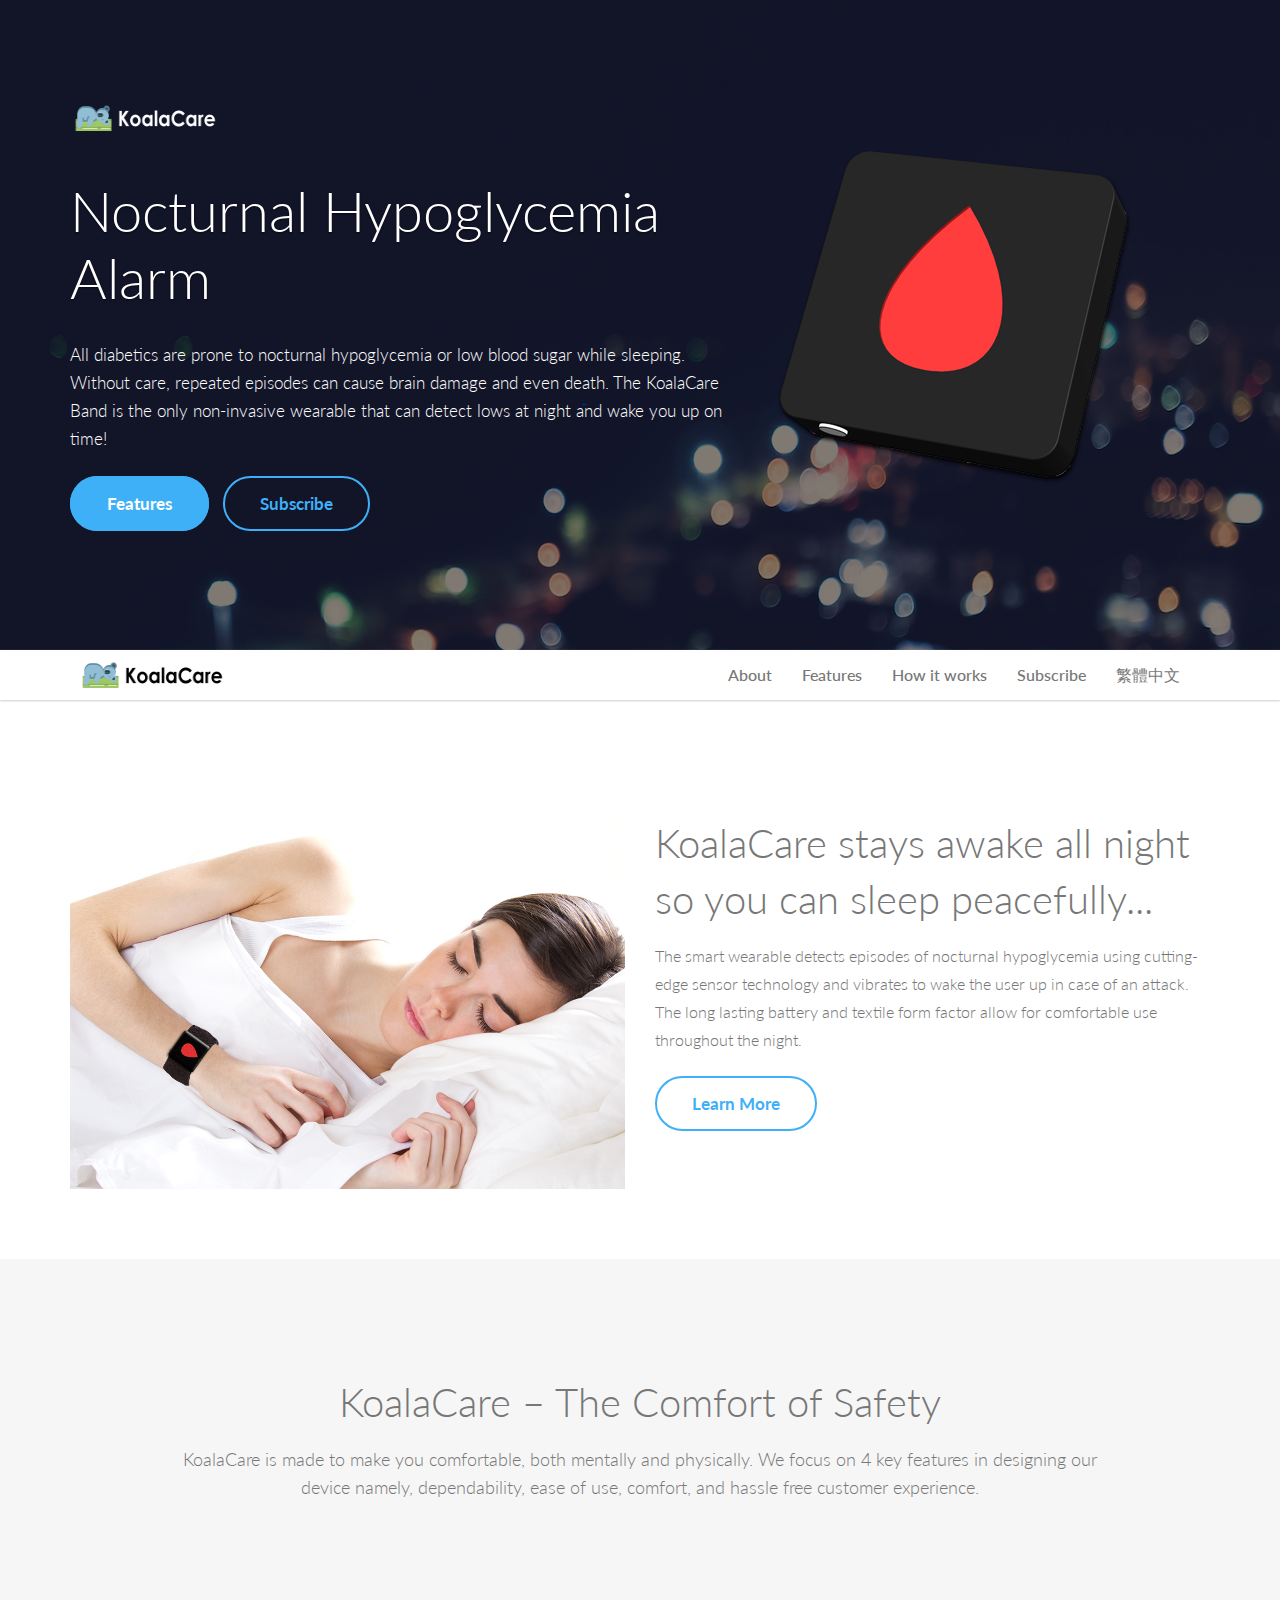
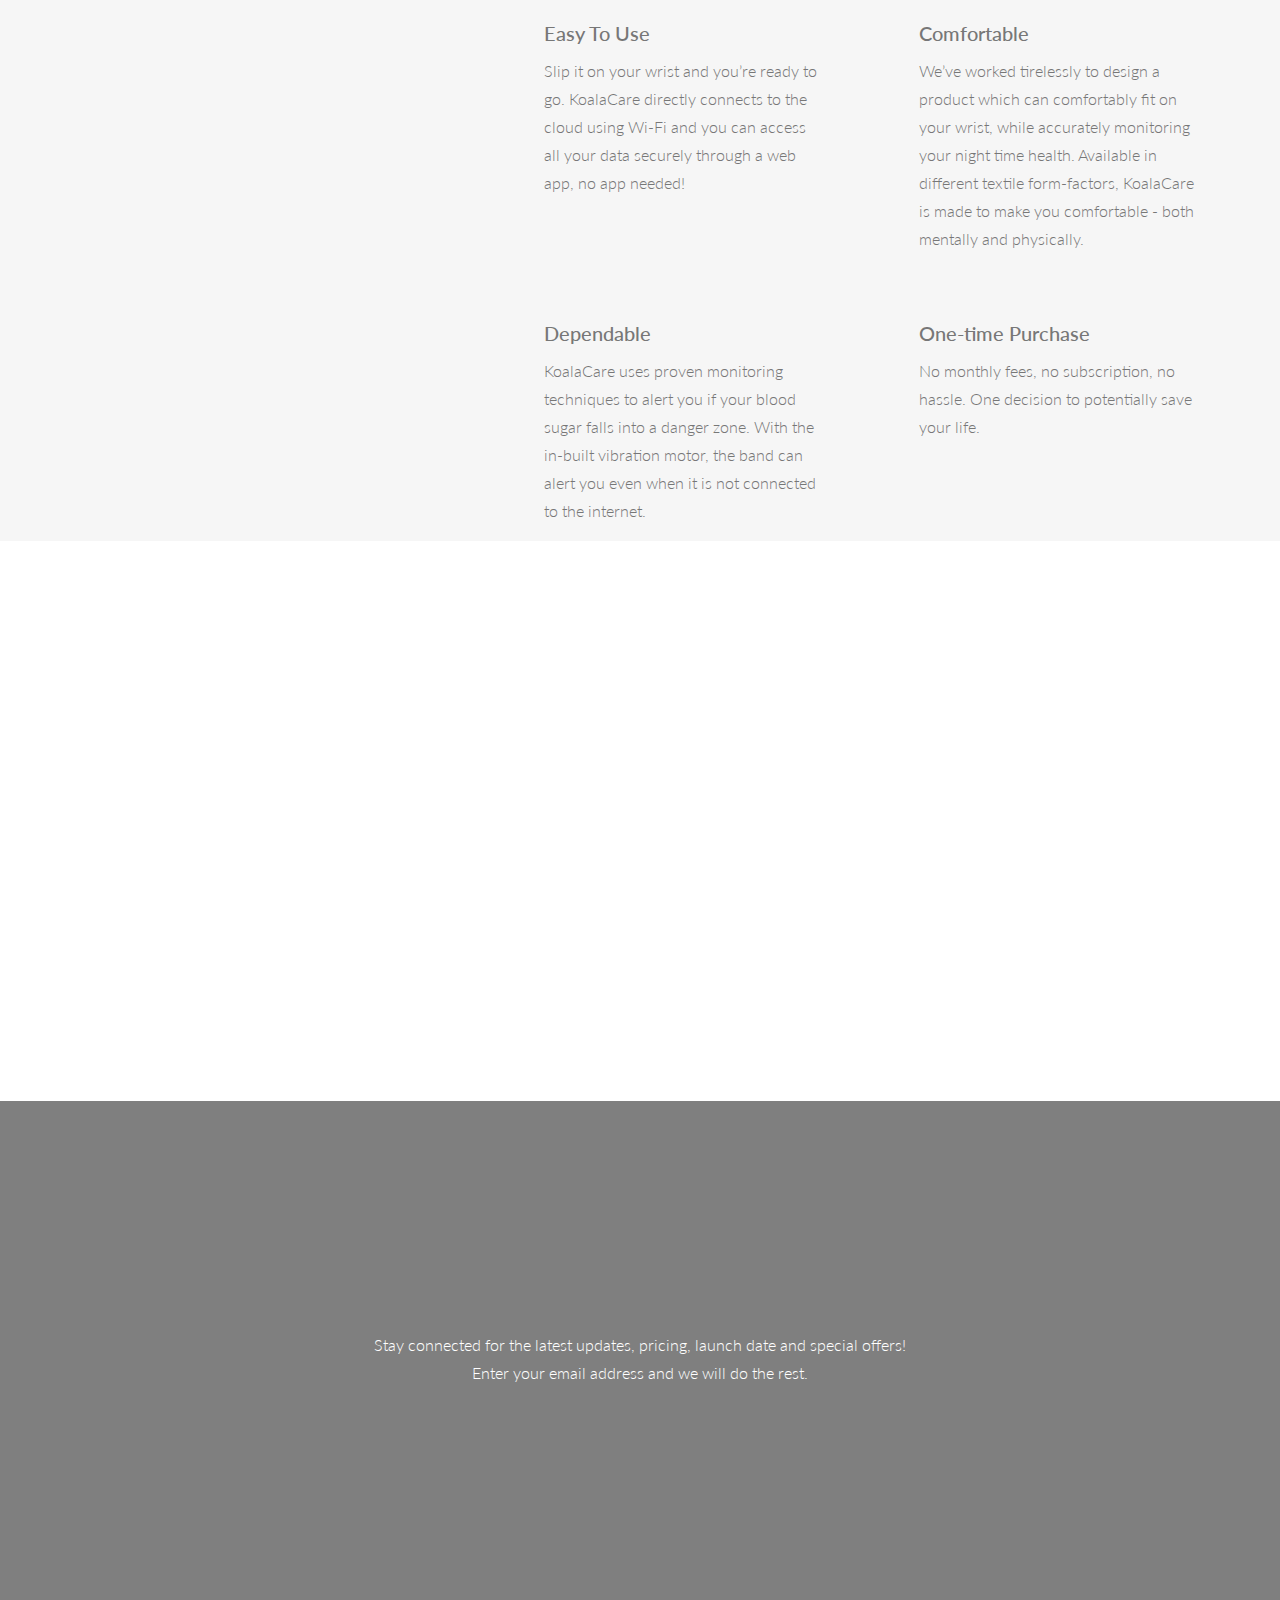
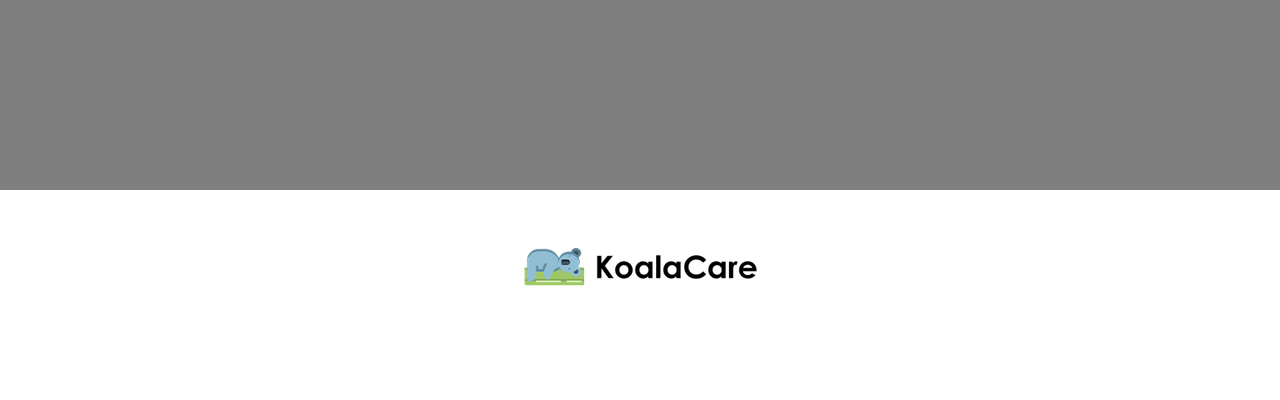
==== index.html @ a99570b8 "Add Exit popup to english" ====
<!DOCTYPE html>
<html>
    <head>

        <!-- /.website title -->
        <title>KoalaCare | Wearable that detects night hypoglycemia</title>
        <meta name="viewport" content="width=device-width, initial-scale=1, maximum-scale=1, user-scalable=no">
        <meta http-equiv="Content-Type" content="text/html; charset=utf-8">
        <meta name="description" content="Wearable to detect nocturnal hypoglycemia">
        <meta name="keywords" content="Koalacare, diabetes, nocturnal, hypoglycemia">
        <meta name="author" content="Shivang Gupta">

        <!-- CSS Files -->
        <link href="css/bootstrap.min.css" rel="stylesheet" media="screen">
        <link href="css/font-awesome.min.css" rel="stylesheet">
        <link href="fonts/icon-7-stroke/css/pe-icon-7-stroke.css" rel="stylesheet">
        <link href="css/animate.css" rel="stylesheet" media="screen">
        <link href="css/owl.theme.css" rel="stylesheet">
        <link href="css/owl.carousel.css" rel="stylesheet">
        

        <!-- Colors -->
        <link href="css/css-app.css" rel="stylesheet" media="screen">
        <!-- <link href="css/css-app-green.css" rel="stylesheet" media="screen"> -->
        <!-- <link href="css/css-app-purple.css" rel="stylesheet" media="screen"> -->
        <!-- <link href="css/css-app-red.css" rel="stylesheet" media="screen"> -->
        <!-- <link href="css/css-app-orange.css" rel="stylesheet" media="screen"> -->
        <!-- <link href="css/css-app-yellow.css" rel="stylesheet" media="screen"> -->

        <!-- Google Fonts -->
        <link rel="stylesheet" href="https://fonts.googleapis.com/css?family=Lato:100,300,400,700,900,100italic,300italic,400italic,700italic,900italic" />

        <!-- Favicon -->
        <link rel="shortcut icon" href="/favicon.ico" type="image/x-icon">
        <link rel="icon" href="/favicon.ico" type="image/x-icon">

        <!-- Facebook Pixel Code -->
        <script>
        !function(f,b,e,v,n,t,s){if(f.fbq)return;n=f.fbq=function(){n.callMethod?
        n.callMethod.apply(n,arguments):n.queue.push(arguments)};if(!f._fbq)f._fbq=n;
        n.push=n;n.loaded=!0;n.version='2.0';n.queue=[];t=b.createElement(e);t.async=!0;
        t.src=v;s=b.getElementsByTagName(e)[0];s.parentNode.insertBefore(t,s)}(window,
        document,'script','https://connect.facebook.net/en_US/fbevents.js');
        fbq('init', '1870105369936877'); // Insert your pixel ID here.
        fbq('track', 'PageView');
        </script>
        <noscript><img height="1" width="1" style="display:none"
        src="https://www.facebook.com/tr?id=1870105369936877&ev=PageView&noscript=1"
        /></noscript>
        <!-- DO NOT MODIFY -->
        <!-- End Facebook Pixel Code -->


    </head>

    <body data-spy="scroll" data-target="#navbar-scroll">

        <!-- /.preloader -->
        <div id="preloader"></div>
        <div id="top"></div>

        <!-- /.parallax full screen background image -->
        <div class="fullscreen landing parallax" style="background-image:url('images/bg.jpg');" data-img-width="2000" data-img-height="1325" data-diff="100">

            <div class="overlay">
                <div class="container">
                    <div class="row">
                        <div class="col-md-7">

                            <!-- /.logo -->
                            <div class="logo wow fadeInDown"> <a href=""><img src="images/logo.png" alt="logo"></a></div>
                            <!-- /.main title -->
                            <h1 class="wow fadeInLeft">
                                Nocturnal Hypoglycemia Alarm
                            </h1>

                            <!-- /.header paragraph -->
                            <div class="landing-text wow fadeInLeft">
                                <p>All diabetics are prone to nocturnal hypoglycemia or low blood sugar while sleeping. Without care, repeated episodes can cause brain damage and even death. The KoalaCare Band is the only non-invasive wearable that can detect lows at night and wake you up on time!</p>
                            </div>				  

                            <!-- /.header button -->
                            <div class="head-btn wow fadeInLeft">
                                <a href="#feature" class="btn-primary">Features</a>
                                <a href="#subscribe" class="btn-default more-btn">Subscribe</a>
                            </div>

                            <!-- /.phone option 
                            <div class="more wow fadeInLeft">
                                <p>Available for:
                                    <a href="#download" class="btn option"><i class="fa fa-apple"></i>iOS</a>
                                    <a href="#download" class="btn option"><i class="fa fa-android"></i>Android</a>
                                </p>
                            </div>		-->	  

                        </div> 

                        <!-- /.phone image -->
                        <div class="col-md-5">
                            <img src="images/mobile.png" alt="phone" class="header-phone img-responsive wow fadeInRight">
                        </div>
                    </div>
                </div> 
            </div> 
        </div>

        <!-- NAVIGATION -->
        <div id="menu" style="position:relative;">
            <nav class="navbar-wrapper navbar-default" role="navigation" style="z-index: 99999;">
                <div class="container" style="z-index: 99999;">
                    <div class="navbar-header">
                        <button type="button" class="navbar-toggle" data-toggle="collapse" data-target=".navbar-backyard">
                            <span class="sr-only">Toggle navigation</span>
                            <span class="icon-bar"></span>
                            <span class="icon-bar"></span>
                            <span class="icon-bar"></span>
                        </button>
                        <a class="navbar-brand site-name" href="#top"><img src="images/logo2.png" alt="logo"></a>
                        
                    </div>

                    <div id="navbar-scroll" class="collapse navbar-collapse navbar-backyard navbar-right">
                        <ul class="nav navbar-nav">
                            <li><a href="#intro">About</a></li>
                            <li><a href="#feature">Features</a></li>
                            <li><a href="#feature-2">How it works</a></li>
                            <li><a href="#subscribe">Subscribe</a></li>
                            <li><a href="cn.html">繁體中文</a></li>
                        </ul>
                    </div>
                </div>
            </nav>
        </div>

        <!-- /.intro section -->
        <div id="intro">
            <div class="container">
                <div class="row">
                    <!-- /.intro image -->
                    <div class="col-md-6 intro-pic wow slideInLeft">
                        <img src="images/intro-image.jpg" alt="image showing band on sleeping woman" class="img-responsive top-img">
                    </div>	

                    <!-- /.intro content -->
                    <div class="col-md-6 wow slideInRight">
                        <h2>KoalaCare stays awake all night so you can sleep peacefully...</h2>
                        <p>The smart wearable detects episodes of nocturnal hypoglycemia using cutting-edge sensor technology and vibrates to wake the user up in case of an attack. The long lasting battery and  textile form factor allow for comfortable use throughout the night.
                        </p>

                        <div class="btn-section"><a href="#feature" class="btn-default">Learn More</a></div>

                    </div>
                </div>			  
            </div>
        </div>

        <!-- /.feature section -->
        <div id="feature">
            <div class="container">
                <div class="row">
                    <div class="col-md-10 col-md-offset-1 col-sm-12 text-center feature-title">

                        <!-- /.feature title -->
                        <h2>KoalaCare – The Comfort of Safety</h2>
                        <p>KoalaCare is made to make you comfortable, both mentally and physically. We focus on 4 key features in designing our device namely, dependability, ease of use, comfort, and hassle free customer experience.</p>
                    </div>
                </div>
                <div class="row row-feat">
                    <div class="col-md-4 text-center">

                        <!-- /.feature image -->
                        <div class="feature-img">
                            <img src="images/feature-image.jpg" alt="image" class="img-responsive wow fadeInLeft">
                        </div>
                    </div>

                    <div class="col-md-8">

                        

                        <!-- /.feature 2 -->
                        <div class="col-sm-6 feat-list">
                            <i class="fa fa-cloud-upload wow fadeInUp" data-wow-delay="0.2s"></i>
                            <div class="inner">
                                <h4>Easy To Use</h4>
                                <p>Slip it on your wrist and you’re ready to go. KoalaCare directly connects to the cloud using Wi-Fi and you can access all your data securely through a web app, no app needed!</p>
                            </div>
                        </div>

                        <!-- /.feature 3 -->
                        <div class="col-sm-6 feat-list">
                            <i class="fa fa-smile-o pe-va wow fadeInUp" data-wow-delay="0.4s"></i>
                            <div class="inner">
                                <h4>Comfortable</h4>
                                <p>We’ve worked tirelessly to design a product which can comfortably fit on your wrist, while accurately monitoring your night time health. Available in different textile form-factors, KoalaCare is made to make you comfortable - both mentally and physically.</p>
                            </div>
                        </div>
                        <!-- /.feature 1 -->
                        <div class="col-sm-6 feat-list">
                            <i class="fa fa-check-square-o  wow fadeInUp"></i>
                            <div class="inner">
                                <h4>Dependable</h4>
                                <p>KoalaCare uses proven monitoring techniques to alert you if your blood sugar falls into a danger zone. With the in-built vibration motor, the band can alert you even when it is not connected to the internet. 
                                </p>
                            </div>
                        </div>

                        <!-- /.feature 4 -->
                        <div class="col-sm-6 feat-list">
                            <i class="fa fa-shopping-cart wow fadeInUp" data-wow-delay="0.6s"></i>
                            <div class="inner">
                                <h4>One-time Purchase</h4>
                                <p>No monthly fees, no subscription, no hassle. One decision to potentially save your life.</p>
                            </div>
                        </div>
                    </div>
                </div>
            </div>
        </div>

        <!-- /.feature 2 section -->
        <div id="feature-2">
            <div class="container">
                <div class="row">

                    <!-- /.feature content -->
                    <div class="col-md-6 wow fadeInLeft">
                        <h2>How it works</h2>
                        <div class="text-center">
                            <div class ="col-md-2 ">
                                <i class="fa fa-fire fa-3x wow fadeInUp" data-wow-delay="0.2s"></i>
                            </div>
                            <div class="col-md-1">
                                <i class="fa fa-plus fa-2x wow fadeInUp" data-wow-delay="0.2s"></i>
                            </div>
                            <div class ="col-md-2 ">
                                <i class="fa fa-heart fa-3x wow fadeInUp" data-wow-delay="0.2s"></i>
                            </div>
                            <div class="col-md-1">
                                <i class="fa fa-plus fa-2x wow fadeInUp" data-wow-delay="0.2s"></i>
                            </div>
                            <div class ="col-md-2 ">
                                <i class="fa fa-tint fa-3x wow fadeInUp" data-wow-delay="0.2s"></i>

                            </div>
                             <div class="col-md-1">
                                <i class="fa fa-arrow-right fa-2x wow fadeInUp" data-wow-delay="0.2s"></i>
                            </div>
                            <div class ="col-md-2 ">
                                <i class="fa fa-warning fa-3x wow fadeInUp" data-wow-delay="0.2s"></i>
                                <br/><br/>
                            </div>
                            <br/>
                        </div>
                        <p>
                            <span class ="highlight">KoalaCare</span> uses optical sensors to measure your heart rate, temperature and sweat levels. Based on our sophisticated algorithm it is able to detect low-blood sugar events and uses an internal motor to alert you before any danger arises!
                        </p>
                        <p>
                            We are working with doctors to facilitate high accuracy and ensure that  <span class ="highlight">KoalaCare</span>  meets all required medical standards.
                        </p>
                        
                        <!-- <div class="btn-section"><a href="#download" class="btn-default">Download Now</a></div> -->

                    </div>

                    <!-- /.feature image -->
                    <div class="col-md-6 feature-2-pic wow fadeInRight">
                        <img src="images/feature2-image.jpg" alt="image" class="img-responsive">
                    </div>				  
                </div>			  

            </div>
        </div>

        <!-- /.screenshot section -->
<!--         <div id="screenshot">
            <div class="container">
                <div class="text-center">
                    <h2 class="wow fadeInLeft">SCREENSHOTS</h2>
                    <div class="title-line wow fadeInRight"></div>
                </div>
                <div class="row screenshots">

                    <div id="screenshots" class="owl-carousel">

                        
                        <div class="screen wow fadeInUp">
                            <a href="images/screenshot.jpg" data-toggle="lightbox"><img src="images/screenshot1.jpg" alt="Screenshot"></a>
                        </div>

                        <div class="screen wow fadeInUp" data-wow-delay="0.1s">
                            <a href="images/screenshot.jpg" data-toggle="lightbox"><img src="images/screenshot2.jpg" alt="Screenshot"></a>
                        </div>

                        <div class="screen wow fadeInUp" data-wow-delay="0.2s">
                            <a href="images/screenshot.jpg" data-toggle="lightbox"><img src="images/screenshot3.jpg" alt="Screenshot"></a>
                        </div>

                        <div class="screen wow fadeInUp" data-wow-delay="0.3s">
                            <a href="images/screenshot.jpg" data-toggle="lightbox"><img src="images/screenshot4.jpg" alt="Screenshot"></a>
                        </div>

                        <div class="screen wow fadeInUp" data-wow-delay="0.4s">
                            <a href="images/screenshot.jpg" data-toggle="lightbox"><img src="images/screenshot1.jpg" alt="Screenshot"></a>
                        </div>

                        <div class="screen wow fadeInUp" data-wow-delay="0.5s">
                            <a href="images/screenshot.jpg" data-toggle="lightbox"><img src="images/screenshot2.jpg" alt="Screenshot"></a>
                        </div>			

                        <div class="screen wow fadeInUp" data-wow-delay="0.6s">
                            <a href="images/screenshot.jpg" data-toggle="lightbox"><img src="images/screenshot3.jpg" alt="Screenshot"></a>
                        </div>

                        <div class="screen wow fadeInUp" data-wow-delay="0.7s">
                            <a href="images/screenshot.jpg" data-toggle="lightbox"><img src="images/screenshot4.jpg" alt="Screenshot"></a>
                        </div>
                    </div>
                </div>
            </div>
        </div> -->

         <!-- /.subscribe section -->
        <div id="subscribe">
            <div class="subscribe fullscreen parallax" style="background-image:url('images/bg.jpg');" data-img-width="1920" data-img-height="1281" data-diff="100">
                <div class="overlay">
                    <div class="container">

                        <!-- /.mail icon -->
                        <div class="col-md-4 col-md-offset-4 text-center">
                            <i class="pe-7s-mail pe-va letter wow fadeInUp"></i>
                        </div>
                        <div class="col-md-8 col-md-offset-2 text-center">
                            <p>Stay connected for the latest updates, pricing, launch date and special offers!<br/> Enter your email address and we will do the rest.</p>

                            <!-- /.subscribe form -->
                            <div class="subscribe-form wow fadeInUp">
                                <form class="news-letter mailchimp" action="https://github.us15.list-manage.com/subscribe/post" role="form" method="POST">
                                    <input type="hidden" name="u" value="f20eaf1b49f80464d2be01981">
                                    <input type="hidden" name="id" value="df3f71e5dd">
                                    <input class="form-control" type="email" name="MERGE0" placeholder="Your email..." required="">
                                    <button type="submit" class="subscribe-btn btn" id="sub-button">SUBSCRIBE</button>
                                </form>
                                <p style="font-weight:bolder;">P.S. We hate spam as much as you do and promise not to send you any unnecessary email!</p>
                            </div>   

                        </div>

                    </div>  
                </div>
            </div>
        </div>

        <!-- /.client section -->
        <!-- <div id="client"> 
            <div class="container">
                <div class="row">
                    <div class="col-sm-12 text-center">
                        <img alt="client" src="images/client1.png" class="wow fadeInUp">
                        <img alt="client" src="images/client2.png" class="wow fadeInUp" data-wow-delay="0.2s">
                        <img alt="client" src="images/client3.png" class="wow fadeInUp" data-wow-delay="0.4s">
                        <img alt="client" src="images/client4.png" class="wow fadeInUp" data-wow-delay="0.6s">
                    </div>
                </div>
            </div>	
        </div> -->

        <!-- /.testimonial section -->
        <!-- <div id="testi">
            <div class="container">
                <div class="text-center">
                    <h2 class="wow fadeInLeft">TESTIMONIALS</h2>
                    <div class="title-line wow fadeInRight"></div>
                </div>
                <div class="row">
                    <div class="col-sm-10 col-sm-offset-1">	
                        <div id="owl-testi" class="owl-carousel owl-theme wow fadeInUp"> -->

                            <!-- /.testimonial 1 -->
                            <!-- <div class="testi-item">
                                <div class="client-pic text-center"> -->

                                    <!-- /.client photo -->
                                   <!--  <img src="images/testi1.jpg" alt="client">
                                </div>
                                <div class="box"> -->

                                    <!-- /.testimonial content -->
                                    <!-- <p class="message text-center">"We are very happy and satisfied with Backyard service. Our account manager is efficient and very knowledgeable. It was able to create a vast fan base within very short period of time. We would highly recommend Backyard App to anyone."</p>
                                </div>
                                <div class="client-info text-center">

                                    
                                    Jennifer Lopez, <span class="company">Microsoft</span>	
                                </div>
                            </div>	 -->	

                           		

               <!--          </div>
                    </div>	
                </div>	
            </div>
        </div>  -->

        <!-- /.download section -->
       <!--  <div id="download">
            <div class="action fullscreen parallax" style="background-image:url('images/bg.jpg');" data-img-width="2000" data-img-height="1334" data-diff="100">
                <div class="overlay">
                    <div class="container">
                        <div class="row">
                            <div class="col-md-8 col-md-offset-2 col-sm-12 text-center">
                                <h2 class="wow fadeInLeft">Would like to know more?</h2>
                                <p class="download-text wow fadeInRight">We'll research the market, identify the right target audience, analyze competitors and avoid users churn to increase retention. Download now for free and join with thousands happy clients.</p>

                               
                                <ul class="download-store">
                                    <li class="appstorebutton iphone wow fadeInUp">
                                        <a href="#"><i class="fa fa-apple"></i><p><small>Available on the</small></br>App Store</p></a>
                                    </li>
                                    <li class="appstorebutton android wow fadeInUp" data-wow-delay="0.2s">
                                        <a href="#"><i class="fa fa-android"></i><p><small>Available on the</small></br>Play Store</p></a>
                                    </li>	
                                </ul>
                            </div>					
                        </div>
                    </div>
                </div>
            </div>
        </div> -->

        <!-- /.footer -->
        <footer id="footer">
            <div class="container">
                <div class="col-sm-4 col-sm-offset-4">
                    <!-- /.social links 
                    <div class="social text-center">
                        <ul>
                            <li><a class="wow fadeInUp" href="https://twitter.com/"><i class="fa fa-twitter"></i></a></li>
                            <li><a class="wow fadeInUp" href="https://www.facebook.com/" data-wow-delay="0.2s"><i class="fa fa-facebook"></i></a></li>
                            <li><a class="wow fadeInUp" href="https://plus.google.com/" data-wow-delay="0.4s"><i class="fa fa-google-plus"></i></a></li>
                            <li><a class="wow fadeInUp" href="https://instagram.com/" data-wow-delay="0.6s"><i class="fa fa-instagram"></i></a></li>
                        </ul>
                    </div>	-->
                    <center><img src="images/logo3.png" alt="logo"><br/></center>
                    <div class="text-center wow fadeInUp" style="font-size: 14px;">Copyright &#9400; KoalaCare 2017 <br> Template by  <a href="http://bootstrapthemes.co/" target="_blank">BootstrapThemes</a> <!-- <br/>Icons by <a href="http://www.flaticon.com">Freepik at Flaticon</a></div> -->
                    <a href="#" class="scrollToTop"><i class="pe-7s-up-arrow pe-va"></i></a>
                </div>	
            </div>	
        </footer>

        <!-- /.javascript files -->
        <script src="js/jquery.js"></script>
        <script src="js/bootstrap.min.js"></script>
        <script src="js/custom.js"></script>
        <script src="js/jquery.sticky.js"></script>
        <script src="js/wow.min.js"></script>
        <script src="js/owl.carousel.min.js"></script>
        <script src="js/ekko-lightbox-min.js"></script>
        <script type="text/javascript">
            $( document ).delegate( '*[data-toggle="lightbox"]', 'click', function ( event ) {
                event.preventDefault();
                $( this ).ekkoLightbox();
            } );
        </script>
        <script>
            new WOW().init();
        </script>

        <!-- Facebook Pixel Code -->
        <script type="text/javascript">
            $( '#sub-button' ).one('click', function() {
                fbq('track', 'Lead');
            });
        </script>
        <script type="text/javascript">
            $( 'more-btn' ).one("click", function() {
                fbq('track', 'AddToWishlist');
            });
        </script>

        <!-- Exit Popup Code -->
        <script type="text/javascript" src="js/bioep.min.js"></script>
        <script type="text/javascript">
          bioEp.init({
            width: 420,
            height: 300,
            html: '<div id="popup-content" class="col-sm-10 col-sm-offset-1 text-center"><h3>Leaving so soon?</h3>If you are concerned about night-time low blood sugar, let us know by clicking the button below.<br/><button class="btn-default more-btn" id="bio-btn" style="font-weight:bolder;">Show Interest</button><br/>*this will not ask for any further details</br></div>',
            cookieExp: 0,
            delay: 2, 
            showOncePerSession: false,
            onPopup: function(){
                document.getElementById('bio-btn').addEventListener('click', function(){
                    $('#bio-btn').removeClass('btn-default');
                    $('#bio-btn').addClass('btn-default2');
                    document.getElementById('bio-btn').innerHTML='Thank You!';
                    
            });
            }
          });
        </script>
         

    </body>
</html>
---- fonts/icon-7-stroke/css/pe-icon-7-stroke.css ----
@font-face {
	font-family: 'Pe-icon-7-stroke';
	src:url('../fonts/Pe-icon-7-stroke.eot?-2irksn');
	src:url('../fonts/Pe-icon-7-stroke.eot?#iefix-2irksn') format('embedded-opentype'),
		url('../fonts/Pe-icon-7-stroke.woff?-2irksn') format('woff'),
		url('../fonts/Pe-icon-7-stroke.ttf?-2irksn') format('truetype'),
		url('../fonts/Pe-icon-7-stroke.svg?-2irksn#Pe-icon-7-stroke') format('svg');
	font-weight: normal;
	font-style: normal;
}

[class^="pe-7s-"], [class*=" pe-7s-"] {
	display: inline-block;
	font-family: 'Pe-icon-7-stroke';
	speak: none;
	font-style: normal;
	font-weight: normal;
	font-variant: normal;
	text-transform: none;
	line-height: 1;

	/* Better Font Rendering =========== */
	-webkit-font-smoothing: antialiased;
	-moz-osx-font-smoothing: grayscale;
}

.pe-7s-cloud-upload:before {
	content: "\e68a";
}
.pe-7s-cash:before {
	content: "\e68c";
}
.pe-7s-close:before {
	content: "\e680";
}
.pe-7s-bluetooth:before {
	content: "\e68d";
}
.pe-7s-cloud-download:before {
	content: "\e68b";
}
.pe-7s-way:before {
	content: "\e68e";
}
.pe-7s-close-circle:before {
	content: "\e681";
}
.pe-7s-id:before {
	content: "\e68f";
}
.pe-7s-angle-up:before {
	content: "\e682";
}
.pe-7s-wristwatch:before {
	content: "\e690";
}
.pe-7s-angle-up-circle:before {
	content: "\e683";
}
.pe-7s-world:before {
	content: "\e691";
}
.pe-7s-angle-right:before {
	content: "\e684";
}
.pe-7s-volume:before {
	content: "\e692";
}
.pe-7s-angle-right-circle:before {
	content: "\e685";
}
.pe-7s-users:before {
	content: "\e693";
}
.pe-7s-angle-left:before {
	content: "\e686";
}
.pe-7s-user-female:before {
	content: "\e694";
}
.pe-7s-angle-left-circle:before {
	content: "\e687";
}
.pe-7s-up-arrow:before {
	content: "\e695";
}
.pe-7s-angle-down:before {
	content: "\e688";
}
.pe-7s-switch:before {
	content: "\e696";
}
.pe-7s-angle-down-circle:before {
	content: "\e689";
}
.pe-7s-scissors:before {
	content: "\e697";
}
.pe-7s-wallet:before {
	content: "\e600";
}
.pe-7s-safe:before {
	content: "\e698";
}
.pe-7s-volume2:before {
	content: "\e601";
}
.pe-7s-volume1:before {
	content: "\e602";
}
.pe-7s-voicemail:before {
	content: "\e603";
}
.pe-7s-video:before {
	content: "\e604";
}
.pe-7s-user:before {
	content: "\e605";
}
.pe-7s-upload:before {
	content: "\e606";
}
.pe-7s-unlock:before {
	content: "\e607";
}
.pe-7s-umbrella:before {
	content: "\e608";
}
.pe-7s-trash:before {
	content: "\e609";
}
.pe-7s-tools:before {
	content: "\e60a";
}
.pe-7s-timer:before {
	content: "\e60b";
}
.pe-7s-ticket:before {
	content: "\e60c";
}
.pe-7s-target:before {
	content: "\e60d";
}
.pe-7s-sun:before {
	content: "\e60e";
}
.pe-7s-study:before {
	content: "\e60f";
}
.pe-7s-stopwatch:before {
	content: "\e610";
}
.pe-7s-star:before {
	content: "\e611";
}
.pe-7s-speaker:before {
	content: "\e612";
}
.pe-7s-signal:before {
	content: "\e613";
}
.pe-7s-shuffle:before {
	content: "\e614";
}
.pe-7s-shopbag:before {
	content: "\e615";
}
.pe-7s-share:before {
	content: "\e616";
}
.pe-7s-server:before {
	content: "\e617";
}
.pe-7s-search:before {
	content: "\e618";
}
.pe-7s-film:before {
	content: "\e6a5";
}
.pe-7s-science:before {
	content: "\e619";
}
.pe-7s-disk:before {
	content: "\e6a6";
}
.pe-7s-ribbon:before {
	content: "\e61a";
}
.pe-7s-repeat:before {
	content: "\e61b";
}
.pe-7s-refresh:before {
	content: "\e61c";
}
.pe-7s-add-user:before {
	content: "\e6a9";
}
.pe-7s-refresh-cloud:before {
	content: "\e61d";
}
.pe-7s-paperclip:before {
	content: "\e69c";
}
.pe-7s-radio:before {
	content: "\e61e";
}
.pe-7s-note2:before {
	content: "\e69d";
}
.pe-7s-print:before {
	content: "\e61f";
}
.pe-7s-network:before {
	content: "\e69e";
}
.pe-7s-prev:before {
	content: "\e620";
}
.pe-7s-mute:before {
	content: "\e69f";
}
.pe-7s-power:before {
	content: "\e621";
}
.pe-7s-medal:before {
	content: "\e6a0";
}
.pe-7s-portfolio:before {
	content: "\e622";
}
.pe-7s-like2:before {
	content: "\e6a1";
}
.pe-7s-plus:before {
	content: "\e623";
}
.pe-7s-left-arrow:before {
	content: "\e6a2";
}
.pe-7s-play:before {
	content: "\e624";
}
.pe-7s-key:before {
	content: "\e6a3";
}
.pe-7s-plane:before {
	content: "\e625";
}
.pe-7s-joy:before {
	content: "\e6a4";
}
.pe-7s-photo-gallery:before {
	content: "\e626";
}
.pe-7s-pin:before {
	content: "\e69b";
}
.pe-7s-phone:before {
	content: "\e627";
}
.pe-7s-plug:before {
	content: "\e69a";
}
.pe-7s-pen:before {
	content: "\e628";
}
.pe-7s-right-arrow:before {
	content: "\e699";
}
.pe-7s-paper-plane:before {
	content: "\e629";
}
.pe-7s-delete-user:before {
	content: "\e6a7";
}
.pe-7s-paint:before {
	content: "\e62a";
}
.pe-7s-bottom-arrow:before {
	content: "\e6a8";
}
.pe-7s-notebook:before {
	content: "\e62b";
}
.pe-7s-note:before {
	content: "\e62c";
}
.pe-7s-next:before {
	content: "\e62d";
}
.pe-7s-news-paper:before {
	content: "\e62e";
}
.pe-7s-musiclist:before {
	content: "\e62f";
}
.pe-7s-music:before {
	content: "\e630";
}
.pe-7s-mouse:before {
	content: "\e631";
}
.pe-7s-more:before {
	content: "\e632";
}
.pe-7s-moon:before {
	content: "\e633";
}
.pe-7s-monitor:before {
	content: "\e634";
}
.pe-7s-micro:before {
	content: "\e635";
}
.pe-7s-menu:before {
	content: "\e636";
}
.pe-7s-map:before {
	content: "\e637";
}
.pe-7s-map-marker:before {
	content: "\e638";
}
.pe-7s-mail:before {
	content: "\e639";
}
.pe-7s-mail-open:before {
	content: "\e63a";
}
.pe-7s-mail-open-file:before {
	content: "\e63b";
}
.pe-7s-magnet:before {
	content: "\e63c";
}
.pe-7s-loop:before {
	content: "\e63d";
}
.pe-7s-look:before {
	content: "\e63e";
}
.pe-7s-lock:before {
	content: "\e63f";
}
.pe-7s-lintern:before {
	content: "\e640";
}
.pe-7s-link:before {
	content: "\e641";
}
.pe-7s-like:before {
	content: "\e642";
}
.pe-7s-light:before {
	content: "\e643";
}
.pe-7s-less:before {
	content: "\e644";
}
.pe-7s-keypad:before {
	content: "\e645";
}
.pe-7s-junk:before {
	content: "\e646";
}
.pe-7s-info:before {
	content: "\e647";
}
.pe-7s-home:before {
	content: "\e648";
}
.pe-7s-help2:before {
	content: "\e649";
}
.pe-7s-help1:before {
	content: "\e64a";
}
.pe-7s-graph3:before {
	content: "\e64b";
}
.pe-7s-graph2:before {
	content: "\e64c";
}
.pe-7s-graph1:before {
	content: "\e64d";
}
.pe-7s-graph:before {
	content: "\e64e";
}
.pe-7s-global:before {
	content: "\e64f";
}
.pe-7s-gleam:before {
	content: "\e650";
}
.pe-7s-glasses:before {
	content: "\e651";
}
.pe-7s-gift:before {
	content: "\e652";
}
.pe-7s-folder:before {
	content: "\e653";
}
.pe-7s-flag:before {
	content: "\e654";
}
.pe-7s-filter:before {
	content: "\e655";
}
.pe-7s-file:before {
	content: "\e656";
}
.pe-7s-expand1:before {
	content: "\e657";
}
.pe-7s-exapnd2:before {
	content: "\e658";
}
.pe-7s-edit:before {
	content: "\e659";
}
.pe-7s-drop:before {
	content: "\e65a";
}
.pe-7s-drawer:before {
	content: "\e65b";
}
.pe-7s-download:before {
	content: "\e65c";
}
.pe-7s-display2:before {
	content: "\e65d";
}
.pe-7s-display1:before {
	content: "\e65e";
}
.pe-7s-diskette:before {
	content: "\e65f";
}
.pe-7s-date:before {
	content: "\e660";
}
.pe-7s-cup:before {
	content: "\e661";
}
.pe-7s-culture:before {
	content: "\e662";
}
.pe-7s-crop:before {
	content: "\e663";
}
.pe-7s-credit:before {
	content: "\e664";
}
.pe-7s-copy-file:before {
	content: "\e665";
}
.pe-7s-config:before {
	content: "\e666";
}
.pe-7s-compass:before {
	content: "\e667";
}
.pe-7s-comment:before {
	content: "\e668";
}
.pe-7s-coffee:before {
	content: "\e669";
}
.pe-7s-cloud:before {
	content: "\e66a";
}
.pe-7s-clock:before {
	content: "\e66b";
}
.pe-7s-check:before {
	content: "\e66c";
}
.pe-7s-chat:before {
	content: "\e66d";
}
.pe-7s-cart:before {
	content: "\e66e";
}
.pe-7s-camera:before {
	content: "\e66f";
}
.pe-7s-call:before {
	content: "\e670";
}
.pe-7s-calculator:before {
	content: "\e671";
}
.pe-7s-browser:before {
	content: "\e672";
}
.pe-7s-box2:before {
	content: "\e673";
}
.pe-7s-box1:before {
	content: "\e674";
}
.pe-7s-bookmarks:before {
	content: "\e675";
}
.pe-7s-bicycle:before {
	content: "\e676";
}
.pe-7s-bell:before {
	content: "\e677";
}
.pe-7s-battery:before {
	content: "\e678";
}
.pe-7s-ball:before {
	content: "\e679";
}
.pe-7s-back:before {
	content: "\e67a";
}
.pe-7s-attention:before {
	content: "\e67b";
}
.pe-7s-anchor:before {
	content: "\e67c";
}
.pe-7s-albums:before {
	content: "\e67d";
}
.pe-7s-alarm:before {
	content: "\e67e";
}
.pe-7s-airplay:before {
	content: "\e67f";
}
---- css/css-app.css ----
/**
* Backyard
* Landing Page Template
* Author: MoxDesign - http://www.moxdesign.com
**/

html, body {
	width: 100%;
	overflow-x: hidden;
}
body {
	height:100%;
	font-family: "Lato", "Serif";
	font-weight: 300;
	padding:0;
	margin:0;
	font-size:16px;
	line-height: 28px;
	color: #777; 
	background: #fff;
	overflow-x:hidden;
	position: relative;
}
h1 { font-size: 3em; line-height:1.2em; margin:0 0 .8em; }
h2 { font-size: 1.8em; line-height:1.4em; margin:0 0 .8em;  }
h3 { font-size: 1.4em; line-height:1.4em; }
h4 { font-size: 1.25em; line-height:1.4em;}
h5 { font-size: 1.1em; line-height:1.4em; }
h6 { font-size: 1em; line-height:1.2em; }

h1 a, h2 a, h3 a, h4 a, h5 a, h6 a {
	text-decoration: none
}	 
p { 
	padding:0 0 1em;
	margin:0;
}
a {
	color: #3eb0f7;
	outline: 0;
	font-weight: bold;
	-webkit-transition: all .8s ease;
	transition: all .8s ease;
} 
a:hover {
	text-decoration: none;
	color: #1f2222;
	-webkit-transition: all .8s ease;
	transition: all .8s ease;
}
.highlight {
	color: #3eb0f7;
}
#preloader { 
	position: fixed; 
	left: 0; 
	top: 0; 
	z-index: 999; 
	width: 100%; 
	height: 100%; 
	overflow: visible; 
	background: #fff url(../images/loading.gif) no-repeat center center;
}
.fullscreen {
    width:100%;
    min-height:100%;
	background-repeat:no-repeat;
    background-position:50% 50%;
    background-position:50% 50%\9 !important;
}
.overlay {
    background-color: rgba(0, 0, 0, 0.5);
    position: relative;
    width: 100%;
    height: 100%;
    display: block;
}
#menu {
	z-index: 999;
}
.navbar-default {
	background: rgba(255, 255, 255, 0.95);
	box-shadow: 0px 0.5px 2px #cecece;
}
.navbar-default .navbar-brand {
    padding: 7px;
}
.navbar-default .navbar-nav > li > a {
    color: #777;
	font-weight: 500;
}
.navbar-default .navbar-nav > li > a:hover,
.navbar-default .navbar-nav > li > a:focus {
    color: #3eb0f7;
}
.navbar-default .navbar-nav > .active > a, 
.navbar-default .navbar-nav > .active > a:hover, 
.navbar-default .navbar-nav > .active > a:focus {
	background: transparent;
    color: #3eb0f7;
}
.btn-default {
	font-size: 17px;
	margin: 30px 0 10px;
	margin-right: 10px;
	line-height: 20px;
	padding: 15px 35px;
	height: 50px;
	border: 2px solid #3eb0f7;
	background: transparent;
	transition: all 0.4s;
	color: #3eb0f7;
	border-radius: 100px;
}
.btn-default2:hover, .btn-default2:focus, .btn-default2:active, .btn-default2.active, .open > .dropdown-toggle.btn-default2 {
	border: 2px solid #00C60A;
	background: #00C60A;
	color: white;
}
.btn-default2 {
	font-size: 17px;
	margin: 30px 0 10px;
	margin-right: 10px;
	line-height: 20px;
	padding: 15px 35px;
	height: 50px;
	border: 2px solid ##00C60A;
	background: #00C60A;
	transition: all 0.4s;
	color: #fff;
	border-radius: 100px;
}
.btn-default:hover, .btn-default:focus, .btn-default:active, .btn-default.active, .open > .dropdown-toggle.btn-default {
	border: 2px solid #3eb0f7;
	background: #3eb0f7;
	color: white;
}
.btn-primary {
	font-size: 17px;
	margin: 30px 0 10px;
	margin-right: 10px;
	line-height: 20px;
	padding: 15px 35px;
	height: 50px;
	border: 2px solid #3eb0f7;
	background: #3eb0f7;
	transition: all 0.4s;
	color: white;
	border-radius: 100px;
}
.btn-primary:hover, .btn-primary:focus, .btn-primary:active, .btn-primary.active, .open > .dropdown-toggle.btn-primary {
	border: 2px solid #3eb0f7;
	background: transparent;
	color: #3eb0f7;
}
.btn-secondary {
	font-size: 20px;
	font-weight: 300;
	line-height: 20px;
	padding: 20px 50px;
	height: 65px;
	border: none;
	background: #3eb0f7;
	transition: all 0.4s;
	color: white;
	border-radius: 4px;
}
.btn-secondary:hover, .btn-secondary:focus, .btn-secondary:active, .btn-secondary.active, .open > .dropdown-toggle.btn-secondary {
	background: #1f96e0;
	color: white
}
.site-name img{
	width: 150px; 
	height: 37px
}
.logo {
	margin: 100px 0 40px 0;
}
.logo img{
	width: 150px; 
	height: 37px
}
.landing h1{
	font-size: 56px;
	font-weight: 300;
	color: #fff;
	margin: 30px 0 30px 0;
	text-shadow: 0 1px 2px rgba(0, 0, 0, .6);
}
.landing p {
	color: #fff;
}
.landing-text {
	margin-bottom: 20px;
}
.landing-text p {
	font-size: 17px !important; 
}
.more {
	margin-bottom: 100px;
}
.more p {
	font-size: 17px;
}
.head-btn {
	margin-bottom: 40px;
}
.option {
	text-transform: uppercase;
	padding: 5px;
	min-width: 80px;
	margin-right: 5px;
	transition: all 0.4s;
	font-size: 14px;
	color: #fff;
}
.option .fa {
	font-size: 16px;
	margin-right: 10px;
}
.option:hover {
	color: #3eb0f7;
}
.header-phone {
	margin: 50px 0 100px;
}
#intro {
	padding: 100px 0 70px;
}
#intro h2 {
	font-size: 40px;
	font-weight: 300;
	margin: 15px 0 15px 0;
}
.intro-pic {
	margin-top: 20px;
}
.btn-section {
	padding-top: 20px;
}
#feature {
	padding-top: 100px;
	background: #f6f6f6;
}
#feature h2 {
	margin: 15px 0 15px 0;
	font-size: 40px;
	font-weight: 300;
}
#feature .feature-title p {
	font-size: 18px;
}
.row-feat {
	padding-top: 50px;
}
.feat-list {
	margin-top: 40px;
}
.feat-list i {
	font-size: 48px;
	float: left;
	width: 20%;
	color: #555;
	height: 100%;
	position: relative;
	opacity: 0.6;
	-webkit-transition: all .8s ease;
	transition: all .8s ease;
}
.feat-list:hover i {
	color: #3eb0f7;
	-webkit-transition: all .8s ease;
	transition: all .8s ease;
}
#feature .inner {
	float: left;
	display: inline-block;
	width: 80%;
}
#feature-2 {
	padding: 100px 0 100px;
}
#feature-2 h2 {
	font-size: 40px;
	font-weight: 300;
	margin: 15px 0 15px 0;
}
.feature-2-pic {
	margin-top: 20px;
}
.subscribe {
	color: #fff;
}
.letter {
	margin-top: 100px;
	width: 100px;
	height: 100px;
	line-height: 100px;
	font-size: 50px;
	color: #3eb0f7;
	border-radius: 50%;
	border: solid 1px #3eb0f7;
}
.subscribe p {
	margin: 30px auto 30px;
}
.subscribe-form {
	max-width: 400px;
	margin: 50px auto 150px;
	text-align: center;
	overflow: hidden;
}
.subscribe-form form {
	position: relative;
}
.subscribe-form input {
	max-width: 85%;
	position: relative;
	padding: 5px 25px;
}
.subscribe-form .form-control {
	border-radius: 4px 0 0 4px;
	border: none;
	background-color: rgba(255, 255, 255, 0.6);
	color: #333;
	font-size: 1.2em;
	height: 55px;
}
.subscribe-form button {
	border-radius: 0 4px 4px 0;
	background-color: #3eb0f7;
	color: #ffffff;
	font-size: 1em;
	line-height: 52px;
	position: absolute;
	top: 0px;
	right: 0px;
	padding: 0 30px;
	margin: 0;
	-webkit-transition: all .8s ease;
	transition: all .8s ease;
}
.subscribe-form .btn {
	height: 55px;
}
.subscribe-form .btn:hover {
	background-color: #1f96e0;
	color: #fff;
	-webkit-transition: all .8s ease;
	transition: all .8s ease;
}
.subscribe-form .form-control::-webkit-input-placeholder {
	color: #333;
}
.subscribe-form .form-control:-moz-placeholder { 
	color: #333;  
}
.subscribe-form .form-control::-moz-placeholder { 
	color: #333;  
}
.subscribe-form .form-control:-ms-input-placeholder {  
	color: #333;  
}
#screenshot {
	padding-top: 100px;
}
.title-line {
    width: 100px;
    height: 3px;
    margin: 0 auto;
    background: #3eb0f7;
}
.screenshots {
    padding-top: 50px;
    padding-bottom: 100px;
}
.screenshots .screen {
    background: #FFFFFF;
    padding: 10px;
    margin: 13px;
    display: block;
}
.screenshots .screen img {
    width: 100%;
	border-radius: 4px;
	border: solid 3px #dadada;
	-webkit-transition: all .8s ease;
	transition: all .8s ease;
}
.screenshots .screen img:hover {
	border: solid 3px #3eb0f7;
	-webkit-transition: all .8s ease;
	transition: all .8s ease;
}
.modal-backdrop.in {
    background-color: #000;
}
.ekko-lightbox .modal-content {
	-webkit-box-shadow: none;
	-moz-box-shadow: none;
	box-shadow: none;
	-webkit-border-radius: 0;
	-moz-border-radius: 0;
	border-radius: 0;
	border: none;
	background-color: transparent;
}
.ekko-lightbox .modal-header {
	border: 0;
	padding-left: 0;
	padding-right: 0;
}
.ekko-lightbox .modal-header .close {
	-webkit-opacity: 0.7;
	-moz-opacity: 0.7;
	opacity: 0.7;
	color: #fff;
	text-shadow: 0;
	font-weight: 100;
	margin-top: 5px;
}
.ekko-lightbox .modal-header .close:hover {
	-webkit-opacity: 1;
	-moz-opacity: 1;
	opacity: 1;
}
.ekko-lightbox .modal-header h4.modal-title {
	font-weight: 100;
	color: #fff;
	padding: 0;
}
.ekko-lightbox .modal-body {
	padding: 0;
}
.ekko-lightbox .modal-footer {
	-webkit-opacity: 0.9;
	-moz-opacity: 0.9;
	opacity: 0.9;
	border: 0;
	color: #fff;
	font-weight: 100;
	padding: 0;
}
.ekko-lightbox-nav-overlay a {
	-webkit-opacity: 0.9;
	-moz-opacity: 0.9;
	opacity: 0.9;
	text-shadow: none;
}
#client {
	background: #f6f6f6;
	padding: 70px 0 70px;
}
#client img {
	max-height: 50px;
	margin: 0 20px;
	opacity: 1;
	transition: all 0.3s ease;
	-webkit-transition: all 0.3s ease;
	-moz-transition: all 0.3s ease;
}
#client img:hover {
	opacity: 0.7;
	transition: all 0.3s ease;
	-webkit-transition: all 0.3s ease;
	-moz-transition: all 0.3s ease;
}
#testi {
	padding: 100px 0 100px;
}
.testi-item {
	display: block;
	width: 100%;
	height: auto;
	position: relative;
	margin-top: 30px;
}
.testi-item .box {
	margin-right: 15px;
	margin-left: 15px;
}
.testi-item .box .message {
	padding: 20px;
	font-style: italic;
	line-height: 30px;
	font-weight: 300;
	font-size: 20px;
}
.testi-item .client-pic img {
	width: 70px;
	height: 70px;
	border-radius: 50%;
	max-width: 100%;
}
.testi-item .client-info .client-name {
	margin-top: 10px;
	font-size: 16px;
}
.testi-item .client-info .company {
	font-style: italic;
	color: #3eb0f7;
}
.owl-theme .owl-controls .owl-page span{
	background: #3eb0f7;
}
.action {
	color: #fff;
}
.action h2 {
	margin-top: 100px;
	font-size: 40px;
	font-weight: 300;
}
.download-store {
	padding: 50px 0 130px;
}
.download-store li {
	display: inline-block;
	list-style: none;
	margin-left: 10px;
}
.appstorebutton {
	height: 65px;
	width: 195px;
	position: relative;
	border-radius: 4px;
} 
.iphone {
	background: #3eb0f7;
	transition: all 0.3s ease;
	-webkit-transition: all 0.3s ease;
	-moz-transition: all 0.3s ease;
}
.iphone:hover {
	background-color: #1f96e0;
	transition: all 0.3s ease;
	-webkit-transition: all 0.3s ease;
	-moz-transition: all 0.3s ease;
}
.android {
	background: #555;
	transition: all 0.3s ease;
	-webkit-transition: all 0.3s ease;
	-moz-transition: all 0.3s ease;
}
.android:hover {
	background-color: #444;
	transition: all 0.3s ease;
	-webkit-transition: all 0.3s ease;
	-moz-transition: all 0.3s ease;
}
.appstorebutton a {
	color: white;
	text-decoration: none;
}
.appstorebutton p {
	font-size: 20px;
	font-weight: 300;
	text-align: left;
	color: white;
	padding: 10px 0 0 65px;
	line-height: 1;
}
.appstorebutton p small {
	font-size: 16px;
}
.appstorebutton i {
	position: absolute;
	top: 0;
	left: 0;
	margin: 10px 0 0 17px;
	font-size: 40px;
}
#footer {
	background: #fff;
	padding: 50px 0 50px;
}
.social ul {
	padding: 0;
	list-style: none;
}
.social li {
	display: inline-block;
	padding-right: .3em;
}
.social li a {
	display: block;
	width: 40px;
	height: 40px;
	line-height: 40px;
	color: #3eb0f7;
	border-radius: 50%;
	background: #fff;
	border: solid 1px #3eb0f7;
	-webkit-transition: all .8s ease;
	transition: all .8s ease;
}
.social li a:hover {
	color: #fff;
	background: #3eb0f7;
}
.scrollToTop{
	width: 40px; 
	height: 40px;
	padding: 5px;
	font-size: 30px;
	text-align: center; 
	background: rgba(0, 0, 0, 0.2);
	color: white;
	position: fixed;
	bottom: 20px;
	right: 20px;
	border-radius: 50%;
	display: none;
}
.scrollToTop:hover{
	color: #3eb0f7;
}
.control-group .controls {
	overflow-x: hidden;
}
/* iPads (portrait) ----------- */
@media only screen 
and (min-width : 768px) 
and (max-width : 1024px) 
and (orientation : portrait) {
	.more {
		margin-bottom: 50px;
	}
	#intro {
		padding: 30px 0 50px;
	}
	#intro h2, #feature-2 h2 {
		font-weight: 150;
		text-align: center;
	}
	#intro p, #feature-2 p {
		text-align: center;
	}
	.btn-section {
		text-align: center;
	}
	#feature {
		padding-top: 75px;
	}
	.row-feat {
		padding-top: 40px;
		padding-bottom: 40px;
	}
	#feature-2 {
		padding: 80px 0 100px;
	}
	.feature-2-pic {
		margin-top: 40px;
	}
	#client img {
		margin: 10px 0 10px;
		max-height: 40px;
	}	
}

/* iPads (landscape) ----------- */
@media only screen 
and (min-width : 768px) 
and (max-width : 1024px) 
and (orientation : landscape) {
	.logo {
		margin: 100px 0 30px 0;
	}
	.landing h1{
		margin: 60px 0 60px 0;
	}	
	.landing-text {
		margin: 60px 0 40px 0;
	}
	.more {
		margin-bottom: 180px;
	}
	.header-phone {
	margin-top: 125px;
	}
	.intro-pic {
		margin-top: 100px;
	}
	.feature-img {
		margin-top: 30px;
	}	
	.feat-list {
		margin-top: 10px;
	}
	.feat-list p {
		font-size: 15px;
	}
	.feature-2-pic {
		margin-top: 50px;
	}
	#client img {
		max-height: 45px;
	}	
}

/* smart-phone ----------- */
@media (max-width: 767px) {
	.logo {
		margin: 40px 0 30px 0;
	}
	.more {
		margin-bottom: 40px;
	}
	#intro {
		padding: 70px 0 70px;
	}
	#intro h2, #feature-2 h2 {
		font-weight: 150;
		text-align: center;
	}
	#intro p, #feature-2 p {
		text-align: center;
	}
	.btn-section {
		text-align: center;
	}
	.feat-list i {
		padding-left: 40px;
	}
	.feature-2-pic {
		margin-top: 50px;
	}
	#client img {
		margin: 10px 0 10px;
	}	
}	
/* iPhone 6Plus (landscape) ----------- */
@media (max-width: 736px) {

}

/* iPhone 6 (landscape) ----------- */
@media (max-width: 667px) {
	.logo {
		margin: 30px 0 30px 0;
	}
	.landing h1{
		font-size: 50px;
		margin: 10px 0 25px 0;
	}
	.landing-text {
		margin-top: 20px;
	}
	.letter {
		margin-top: 75px
	}
	.subscribe p {
		margin: 25px auto 15px;
	}
	.subscribe-form {
		margin: 20px auto 100px;
	}
	.action h2 {
		margin-top: 70px;
	}
	.download-store {
		padding: 20px 0 100px;
	}
}

/* iPhone 5 (landscape) ----------- */
@media (max-width: 568px){
	.logo {
		margin: 15px 0 15px 0;
	}
	.landing h1{
		font-size: 40px;
		margin: 20px 0 10px 0;
	}
	.landing-text p {
		font-size: 16px !important; 
	}
	#intro {
		padding-top: 50px;
	}
	#feature {
		padding-top: 50px;
	}
	.feat-list i {
		padding-left: 20px;
	}
	#feature-2 {
		padding: 50px 0 70px;
	}
	#screenshot {
		padding-top: 70px;
	}	
	.screenshots {
		padding-top: 30px;
		padding-bottom: 70px;
	}
	#testi {
		padding: 70px 0 70px;
	}
	.testi-item .box .message {
		line-height: 25px;
		font-size: 18px;
	}
	.action h2 {
		margin: 50px 0 20px;
	}
	.download-text p {
		line-height: 1.5;	
	}	
	.download-store {
		padding: 10px 0 70px;
	}
}

/* iPhone 4 (landscape) ----------- */
@media (max-width: 480px) {
	.feat-list i {
		padding-left: 5px;
	}
	.action h2 {
		font-size: 30px;
	}
}

/* smart phone width: 360px ----------- */
@media (max-width: 360px) {
	#intro h2, #feature h2, #feature-2 h2 {
		font-size: 30px;
	}
	.feat-list i {
		padding-left: 0;
	}
	#feature .inner {
		padding-left: 15px;
	}
	.appstorebutton {
		margin-bottom: 15px;
	} 
	.download-store li {
		margin-left: 0;
	}
}

/* iPhone 4/5 (portrait) ----------- */
@media (max-width: 320px) {
	.logo {
		margin: 30px 0 20px 0;
	}
	.landing h1{
		margin: 20px 0 35px 0;
	}
	.more {
		text-align: center;
	}
	.more p {
		font-size: 14px;
	}
	.option {
		padding: 3px;
		min-width: 75px;
		margin-right: 2px;
	}
	.btn-default {
		font-size: 16px;
		margin: 30px 0 10px;
		padding: 15px 30px;
		height: 35px;
		border-radius: 80px;
	}
	.btn-primary {
		font-size: 16px;
		margin: 30px 0 10px;
		margin-right: 15px;
		padding: 15px 30px;
		height: 35px;
		border-radius: 80px;
	}
	.subscribe-form {
		margin: 50px auto 110px;
	}
	.subscribe-form input {
		padding: 5px 15px;
	}
	.subscribe-form button {
		padding: 0 15px;
	}
	.action h2 {
		margin: 70px 0 20px;
	}

}
---- css/css-app-green.css ----
/**
* Backyard
* Landing Page Template
* Author: MoxDesign - http://www.moxdesign.com
**/

html, body {
	width: 100%;
	overflow-x: hidden;
}
body {
	height:100%;
	font-family: "Lato", "Serif";
	font-weight: 300;
	padding:0;
	margin:0;
	font-size:16px;
	line-height: 28px;
	color: #777; 
	background: #fff;
	overflow-x:hidden;
	position: relative;
}
h1 { font-size: 3em; line-height:1.2em; margin:0 0 .8em; }
h2 { font-size: 1.8em; line-height:1.4em; margin:0 0 .8em;  }
h3 { font-size: 1.4em; line-height:1.4em; }
h4 { font-size: 1.25em; line-height:1.4em;}
h5 { font-size: 1.1em; line-height:1.4em; }
h6 { font-size: 1em; line-height:1.2em; }

h1 a, h2 a, h3 a, h4 a, h5 a, h6 a {
	text-decoration: none
}	 
p { 
	padding:0 0 1em;
	margin:0;
}
a {
	color: #7cb854;
	outline: 0;
	font-weight: bold;
	-webkit-transition: all .8s ease;
	transition: all .8s ease;
} 
a:hover {
	text-decoration: none;
	color: #1f2222;
	-webkit-transition: all .8s ease;
	transition: all .8s ease;
}
.highlight {
	color: #7cb854;
}
#preloader { 
	position: fixed; 
	left: 0; 
	top: 0; 
	z-index: 999; 
	width: 100%; 
	height: 100%; 
	overflow: visible; 
	background: #fff url(../images/loading.gif) no-repeat center center;
}
.fullscreen {
    width:100%;
    min-height:100%;
	background-repeat:no-repeat;
    background-position:50% 50%;
    background-position:50% 50%\9 !important;
}
.overlay {
    background-color: rgba(0, 0, 0, 0.5);
    position: relative;
    width: 100%;
    height: 100%;
    display: block;
}
#menu {
	z-index: 999;
}
.navbar-default {
	background: rgba(255, 255, 255, 0.95);
	box-shadow: 0px 0.5px 2px #cecece;
}
.navbar-default .navbar-brand {
    padding: 7px;
}
.navbar-default .navbar-nav > li > a {
    color: #777;
	font-weight: 500;
}
.navbar-default .navbar-nav > li > a:hover,
.navbar-default .navbar-nav > li > a:focus {
    color: #7cb854;
}
.navbar-default .navbar-nav > .active > a, 
.navbar-default .navbar-nav > .active > a:hover, 
.navbar-default .navbar-nav > .active > a:focus {
	background: transparent;
    color: #7cb854;
}
.btn-default {
	font-size: 17px;
	margin: 30px 0 10px;
	margin-right: 10px;
	line-height: 20px;
	padding: 15px 35px;
	height: 50px;
	border: 2px solid #7cb854;
	background: transparent;
	transition: all 0.4s;
	color: #7cb854;
	border-radius: 100px;
}
.btn-default:hover, .btn-default:focus, .btn-default:active, .btn-default.active, .open > .dropdown-toggle.btn-default {
	border: 2px solid #7cb854;
	background: #7cb854;
	color: white;
}
.btn-primary {
	font-size: 17px;
	margin: 30px 0 10px;
	margin-right: 10px;
	line-height: 20px;
	padding: 15px 35px;
	height: 50px;
	border: 2px solid #7cb854;
	background: #7cb854;
	transition: all 0.4s;
	color: white;
	border-radius: 100px;
}
.btn-primary:hover, .btn-primary:focus, .btn-primary:active, .btn-primary.active, .open > .dropdown-toggle.btn-primary {
	border: 2px solid #7cb854;
	background: transparent;
	color: #7cb854;
}
.btn-secondary {
	font-size: 20px;
	font-weight: 300;
	line-height: 20px;
	padding: 20px 50px;
	height: 65px;
	border: none;
	background: #7cb854;
	transition: all 0.4s;
	color: white;
	border-radius: 4px;
}
.btn-secondary:hover, .btn-secondary:focus, .btn-secondary:active, .btn-secondary.active, .open > .dropdown-toggle.btn-secondary {
	background: #65a839;
	color: white
}
.site-name img{
	width: 150px; 
	height: 37px
}
.logo {
	margin: 100px 0 40px 0;
}
.logo img{
	width: 150px; 
	height: 37px
}
.landing h1{
	font-size: 56px;
	font-weight: 300;
	color: #fff;
	margin: 30px 0 30px 0;
	text-shadow: 0 1px 2px rgba(0, 0, 0, .6);
}
.landing p {
	color: #fff;
}
.landing-text {
	margin-bottom: 20px;
}
.landing-text p {
	font-size: 17px !important; 
}
.more {
	margin-bottom: 100px;
}
.more p {
	font-size: 17px;
}
.head-btn {
	margin-bottom: 40px;
}
.option {
	text-transform: uppercase;
	padding: 5px;
	min-width: 80px;
	margin-right: 5px;
	transition: all 0.4s;
	font-size: 14px;
	color: #fff;
}
.option .fa {
	font-size: 16px;
	margin-right: 10px;
}
.option:hover {
	color: #7cb854;
}
.header-phone {
	margin: 50px 0 100px;
}
#intro {
	padding: 100px 0 70px;
}
#intro h2 {
	font-size: 40px;
	font-weight: 300;
	margin: 15px 0 15px 0;
}
.intro-pic {
	margin-top: 20px;
}
.btn-section {
	padding-top: 20px;
}
#feature {
	padding-top: 100px;
	background: #f6f6f6;
}
#feature h2 {
	margin: 15px 0 15px 0;
	font-size: 40px;
	font-weight: 300;
}
#feature .feature-title p {
	font-size: 18px;
}
.row-feat {
	padding-top: 50px;
}
.feat-list {
	margin-top: 40px;
}
.feat-list i {
	font-size: 48px;
	float: left;
	width: 20%;
	color: #555;
	height: 100%;
	position: relative;
	opacity: 0.6;
	-webkit-transition: all .8s ease;
	transition: all .8s ease;
}
.feat-list:hover i {
	color: #7cb854;
	-webkit-transition: all .8s ease;
	transition: all .8s ease;
}
#feature .inner {
	float: left;
	display: inline-block;
	width: 80%;
}
#feature-2 {
	padding: 100px 0 100px;
}
#feature-2 h2 {
	font-size: 40px;
	font-weight: 300;
	margin: 15px 0 15px 0;
}
.feature-2-pic {
	margin-top: 20px;
}
.subscribe {
	color: #fff;
}
.letter {
	margin-top: 100px;
	width: 100px;
	height: 100px;
	line-height: 100px;
	font-size: 50px;
	color: #7cb854;
	border-radius: 50%;
	border: solid 1px #7cb854;
}
.subscribe p {
	margin: 30px auto 30px;
}
.subscribe-form {
	max-width: 400px;
	margin: 50px auto 150px;
	text-align: center;
	overflow: hidden;
}
.subscribe-form form {
	position: relative;
}
.subscribe-form input {
	max-width: 85%;
	position: relative;
	padding: 5px 25px;
}
.subscribe-form .form-control {
	border-radius: 4px 0 0 4px;
	border: none;
	background-color: rgba(255, 255, 255, 0.6);
	color: #333;
	font-size: 1.2em;
	height: 55px;
}
.subscribe-form button {
	border-radius: 0 4px 4px 0;
	background-color: #7cb854;
	color: #ffffff;
	font-size: 1em;
	line-height: 52px;
	position: absolute;
	top: 0px;
	right: 0px;
	padding: 0 30px;
	margin: 0;
	-webkit-transition: all .8s ease;
	transition: all .8s ease;
}
.subscribe-form .btn {
	height: 55px;
}
.subscribe-form .btn:hover {
	background-color: #65a839;
	color: #fff;
	-webkit-transition: all .8s ease;
	transition: all .8s ease;
}
.subscribe-form .form-control::-webkit-input-placeholder {
	color: #333;
}
.subscribe-form .form-control:-moz-placeholder { 
	color: #333;  
}
.subscribe-form .form-control::-moz-placeholder { 
	color: #333;  
}
.subscribe-form .form-control:-ms-input-placeholder {  
	color: #333;  
}
#screenshot {
	padding-top: 100px;
}
.title-line {
    width: 100px;
    height: 3px;
    margin: 0 auto;
    background: #7cb854;
}
.screenshots {
    padding-top: 50px;
    padding-bottom: 100px;
}
.screenshots .screen {
    background: #FFFFFF;
    padding: 10px;
    margin: 13px;
    display: block;
}
.screenshots .screen img {
    width: 100%;
	border-radius: 4px;
	border: solid 3px #dadada;
	-webkit-transition: all .8s ease;
	transition: all .8s ease;
}
.screenshots .screen img:hover {
	border: solid 3px #7cb854;
	-webkit-transition: all .8s ease;
	transition: all .8s ease;
}
.modal-backdrop.in {
    background-color: #000;
}
.ekko-lightbox .modal-content {
	-webkit-box-shadow: none;
	-moz-box-shadow: none;
	box-shadow: none;
	-webkit-border-radius: 0;
	-moz-border-radius: 0;
	border-radius: 0;
	border: none;
	background-color: transparent;
}
.ekko-lightbox .modal-header {
	border: 0;
	padding-left: 0;
	padding-right: 0;
}
.ekko-lightbox .modal-header .close {
	-webkit-opacity: 0.7;
	-moz-opacity: 0.7;
	opacity: 0.7;
	color: #fff;
	text-shadow: 0;
	font-weight: 100;
	margin-top: 5px;
}
.ekko-lightbox .modal-header .close:hover {
	-webkit-opacity: 1;
	-moz-opacity: 1;
	opacity: 1;
}
.ekko-lightbox .modal-header h4.modal-title {
	font-weight: 100;
	color: #fff;
	padding: 0;
}
.ekko-lightbox .modal-body {
	padding: 0;
}
.ekko-lightbox .modal-footer {
	-webkit-opacity: 0.9;
	-moz-opacity: 0.9;
	opacity: 0.9;
	border: 0;
	color: #fff;
	font-weight: 100;
	padding: 0;
}
.ekko-lightbox-nav-overlay a {
	-webkit-opacity: 0.9;
	-moz-opacity: 0.9;
	opacity: 0.9;
	text-shadow: none;
}
#client {
	background: #f6f6f6;
	padding: 70px 0 70px;
}
#client img {
	max-height: 50px;
	margin: 0 20px;
	opacity: 1;
	transition: all 0.3s ease;
	-webkit-transition: all 0.3s ease;
	-moz-transition: all 0.3s ease;
}
#client img:hover {
	opacity: 0.7;
	transition: all 0.3s ease;
	-webkit-transition: all 0.3s ease;
	-moz-transition: all 0.3s ease;
}
#testi {
	padding: 100px 0 100px;
}
.testi-item {
	display: block;
	width: 100%;
	height: auto;
	position: relative;
	margin-top: 30px;
}
.testi-item .box {
	margin-right: 15px;
	margin-left: 15px;
}
.testi-item .box .message {
	padding: 20px;
	font-style: italic;
	line-height: 30px;
	font-weight: 300;
	font-size: 20px;
}
.testi-item .client-pic img {
	width: 70px;
	height: 70px;
	border-radius: 50%;
	max-width: 100%;
}
.testi-item .client-info .client-name {
	margin-top: 10px;
	font-size: 16px;
}
.testi-item .client-info .company {
	font-style: italic;
	color: #7cb854;
}
.owl-theme .owl-controls .owl-page span{
	background: #7cb854;
}
.action {
	color: #fff;
}
.action h2 {
	margin-top: 100px;
	font-size: 40px;
	font-weight: 300;
}
.download-store {
	padding: 50px 0 130px;
}
.download-store li {
	display: inline-block;
	list-style: none;
	margin-left: 10px;
}
.appstorebutton {
	height: 65px;
	width: 195px;
	position: relative;
	border-radius: 4px;
} 
.iphone {
	background: #7cb854;
	transition: all 0.3s ease;
	-webkit-transition: all 0.3s ease;
	-moz-transition: all 0.3s ease;
}
.iphone:hover {
	background-color: #65a839;
	transition: all 0.3s ease;
	-webkit-transition: all 0.3s ease;
	-moz-transition: all 0.3s ease;
}
.android {
	background: #555;
	transition: all 0.3s ease;
	-webkit-transition: all 0.3s ease;
	-moz-transition: all 0.3s ease;
}
.android:hover {
	background-color: #444;
	transition: all 0.3s ease;
	-webkit-transition: all 0.3s ease;
	-moz-transition: all 0.3s ease;
}
.appstorebutton a {
	color: white;
	text-decoration: none;
}
.appstorebutton p {
	font-size: 20px;
	font-weight: 300;
	text-align: left;
	color: white;
	padding: 10px 0 0 65px;
	line-height: 1;
}
.appstorebutton p small {
	font-size: 16px;
}
.appstorebutton i {
	position: absolute;
	top: 0;
	left: 0;
	margin: 10px 0 0 17px;
	font-size: 40px;
}
#footer {
	background: #fff;
	padding: 50px 0 50px;
}
.social ul {
	padding: 0;
	list-style: none;
}
.social li {
	display: inline-block;
	padding-right: .3em;
}
.social li a {
	display: block;
	width: 40px;
	height: 40px;
	line-height: 40px;
	color: #7cb854;
	border-radius: 50%;
	background: #fff;
	border: solid 1px #7cb854;
	-webkit-transition: all .8s ease;
	transition: all .8s ease;
}
.social li a:hover {
	color: #fff;
	background: #7cb854;
}
.scrollToTop{
	width: 40px; 
	height: 40px;
	padding: 5px;
	font-size: 30px;
	text-align: center; 
	background: rgba(0, 0, 0, 0.2);
	color: white;
	position: fixed;
	bottom: 20px;
	right: 20px;
	border-radius: 50%;
	display: none;
}
.scrollToTop:hover{
	color: #7cb854;
}
.control-group .controls {
	overflow-x: hidden;
}
/* iPads (portrait) ----------- */
@media only screen 
and (min-width : 768px) 
and (max-width : 1024px) 
and (orientation : portrait) {
	.more {
		margin-bottom: 50px;
	}
	#intro {
		padding: 30px 0 50px;
	}
	#intro h2, #feature-2 h2 {
		font-weight: 150;
		text-align: center;
	}
	#intro p, #feature-2 p {
		text-align: center;
	}
	.btn-section {
		text-align: center;
	}
	#feature {
		padding-top: 75px;
	}
	.row-feat {
		padding-top: 40px;
		padding-bottom: 40px;
	}
	#feature-2 {
		padding: 80px 0 100px;
	}
	.feature-2-pic {
		margin-top: 40px;
	}
	#client img {
		margin: 10px 0 10px;
		max-height: 40px;
	}	
}

/* iPads (landscape) ----------- */
@media only screen 
and (min-width : 768px) 
and (max-width : 1024px) 
and (orientation : landscape) {
	.logo {
		margin: 100px 0 30px 0;
	}
	.landing h1{
		margin: 60px 0 60px 0;
	}	
	.landing-text {
		margin: 60px 0 40px 0;
	}
	.more {
		margin-bottom: 180px;
	}
	.header-phone {
	margin-top: 125px;
	}
	.intro-pic {
		margin-top: 100px;
	}
	.feature-img {
		margin-top: 30px;
	}	
	.feat-list {
		margin-top: 10px;
	}
	.feat-list p {
		font-size: 15px;
	}
	.feature-2-pic {
		margin-top: 50px;
	}
	#client img {
		max-height: 45px;
	}	
}

/* smart-phone ----------- */
@media (max-width: 767px) {
	.logo {
		margin: 40px 0 30px 0;
	}
	.more {
		margin-bottom: 40px;
	}
	#intro {
		padding: 70px 0 70px;
	}
	#intro h2, #feature-2 h2 {
		font-weight: 150;
		text-align: center;
	}
	#intro p, #feature-2 p {
		text-align: center;
	}
	.btn-section {
		text-align: center;
	}
	.feat-list i {
		padding-left: 40px;
	}
	.feature-2-pic {
		margin-top: 50px;
	}
	#client img {
		margin: 10px 0 10px;
	}	
}	
/* iPhone 6Plus (landscape) ----------- */
@media (max-width: 736px) {

}

/* iPhone 6 (landscape) ----------- */
@media (max-width: 667px) {
	.logo {
		margin: 30px 0 30px 0;
	}
	.landing h1{
		font-size: 50px;
		margin: 10px 0 25px 0;
	}
	.landing-text {
		margin-top: 20px;
	}
	.letter {
		margin-top: 75px
	}
	.subscribe p {
		margin: 25px auto 15px;
	}
	.subscribe-form {
		margin: 20px auto 100px;
	}
	.action h2 {
		margin-top: 70px;
	}
	.download-store {
		padding: 20px 0 100px;
	}
}

/* iPhone 5 (landscape) ----------- */
@media (max-width: 568px){
	.logo {
		margin: 15px 0 15px 0;
	}
	.landing h1{
		font-size: 40px;
		margin: 20px 0 10px 0;
	}
	.landing-text p {
		font-size: 16px !important; 
	}
	#intro {
		padding-top: 50px;
	}
	#feature {
		padding-top: 50px;
	}
	.feat-list i {
		padding-left: 20px;
	}
	#feature-2 {
		padding: 50px 0 70px;
	}
	#screenshot {
		padding-top: 70px;
	}	
	.screenshots {
		padding-top: 30px;
		padding-bottom: 70px;
	}
	#testi {
		padding: 70px 0 70px;
	}
	.testi-item .box .message {
		line-height: 25px;
		font-size: 18px;
	}
	.action h2 {
		margin: 50px 0 20px;
	}
	.download-text p {
		line-height: 1.5;	
	}	
	.download-store {
		padding: 10px 0 70px;
	}
}

/* iPhone 4 (landscape) ----------- */
@media (max-width: 480px) {
	.feat-list i {
		padding-left: 5px;
	}
	.action h2 {
		font-size: 30px;
	}
}

/* smart phone width: 360px ----------- */
@media (max-width: 360px) {
	#intro h2, #feature h2, #feature-2 h2 {
		font-size: 30px;
	}
	.feat-list i {
		padding-left: 0;
	}
	#feature .inner {
		padding-left: 15px;
	}
	.appstorebutton {
		margin-bottom: 15px;
	} 
	.download-store li {
		margin-left: 0;
	}
}

/* iPhone 4/5 (portrait) ----------- */
@media (max-width: 320px) {
	.logo {
		margin: 30px 0 20px 0;
	}
	.landing h1{
		margin: 20px 0 35px 0;
	}
	.more {
		text-align: center;
	}
	.more p {
		font-size: 14px;
	}
	.option {
		padding: 3px;
		min-width: 75px;
		margin-right: 2px;
	}
	.btn-default {
		font-size: 16px;
		margin: 30px 0 10px;
		padding: 15px 30px;
		height: 35px;
		border-radius: 80px;
	}
	.btn-primary {
		font-size: 16px;
		margin: 30px 0 10px;
		margin-right: 15px;
		padding: 15px 30px;
		height: 35px;
		border-radius: 80px;
	}
	.subscribe-form {
		margin: 50px auto 110px;
	}
	.subscribe-form input {
		padding: 5px 15px;
	}
	.subscribe-form button {
		padding: 0 15px;
	}
	.action h2 {
		margin: 70px 0 20px;
	}

}
---- css/css-app-purple.css ----
/**
* Backyard
* Landing Page Template
* Author: MoxDesign - http://www.moxdesign.com
**/

html, body {
	width: 100%;
	overflow-x: hidden;
}
body {
	height:100%;
	font-family: "Lato", "Serif";
	font-weight: 300;
	padding:0;
	margin:0;
	font-size:16px;
	line-height: 28px;
	color: #777; 
	background: #fff;
	overflow-x:hidden;
	position: relative;
}
h1 { font-size: 3em; line-height:1.2em; margin:0 0 .8em; }
h2 { font-size: 1.8em; line-height:1.4em; margin:0 0 .8em;  }
h3 { font-size: 1.4em; line-height:1.4em; }
h4 { font-size: 1.25em; line-height:1.4em;}
h5 { font-size: 1.1em; line-height:1.4em; }
h6 { font-size: 1em; line-height:1.2em; }

h1 a, h2 a, h3 a, h4 a, h5 a, h6 a {
	text-decoration: none
}	 
p { 
	padding:0 0 1em;
	margin:0;
}
a {
	color: #7c378a;
	outline: 0;
	font-weight: bold;
	-webkit-transition: all .8s ease;
	transition: all .8s ease;
} 
a:hover {
	text-decoration: none;
	color: #1f2222;
	-webkit-transition: all .8s ease;
	transition: all .8s ease;
}
.highlight {
	color: #7c378a;
}
#preloader { 
	position: fixed; 
	left: 0; 
	top: 0; 
	z-index: 999; 
	width: 100%; 
	height: 100%; 
	overflow: visible; 
	background: #fff url(../images/loading.gif) no-repeat center center;
}
.fullscreen {
    width:100%;
    min-height:100%;
	background-repeat:no-repeat;
    background-position:50% 50%;
    background-position:50% 50%\9 !important;
}
.overlay {
    background-color: rgba(0, 0, 0, 0.5);
    position: relative;
    width: 100%;
    height: 100%;
    display: block;
}
#menu {
	z-index: 999;
}
.navbar-default {
	background: rgba(255, 255, 255, 0.95);
	box-shadow: 0px 0.5px 2px #cecece;
}
.navbar-default .navbar-brand {
    padding: 7px;
}
.navbar-default .navbar-nav > li > a {
    color: #777;
	font-weight: 500;
}
.navbar-default .navbar-nav > li > a:hover,
.navbar-default .navbar-nav > li > a:focus {
    color: #7c378a;
}
.navbar-default .navbar-nav > .active > a, 
.navbar-default .navbar-nav > .active > a:hover, 
.navbar-default .navbar-nav > .active > a:focus {
	background: transparent;
    color: #7c378a;
}
.btn-default {
	font-size: 17px;
	margin: 30px 0 10px;
	margin-right: 10px;
	line-height: 20px;
	padding: 15px 35px;
	height: 50px;
	border: 2px solid #7c378a;
	background: transparent;
	transition: all 0.4s;
	color: #7c378a;
	border-radius: 100px;
}
.btn-default:hover, .btn-default:focus, .btn-default:active, .btn-default.active, .open > .dropdown-toggle.btn-default {
	border: 2px solid #7c378a;
	background: #7c378a;
	color: white;
}
.btn-primary {
	font-size: 17px;
	margin: 30px 0 10px;
	margin-right: 10px;
	line-height: 20px;
	padding: 15px 35px;
	height: 50px;
	border: 2px solid #7c378a;
	background: #7c378a;
	transition: all 0.4s;
	color: white;
	border-radius: 100px;
}
.btn-primary:hover, .btn-primary:focus, .btn-primary:active, .btn-primary.active, .open > .dropdown-toggle.btn-primary {
	border: 2px solid #7c378a;
	background: transparent;
	color: #7c378a;
}
.btn-secondary {
	font-size: 20px;
	font-weight: 300;
	line-height: 20px;
	padding: 20px 50px;
	height: 65px;
	border: none;
	background: #7c378a;
	transition: all 0.4s;
	color: white;
	border-radius: 4px;
}
.btn-secondary:hover, .btn-secondary:focus, .btn-secondary:active, .btn-secondary.active, .open > .dropdown-toggle.btn-secondary {
	background: #6d277b;
	color: white
}
.site-name img{
	width: 150px; 
	height: 37px
}
.logo {
	margin: 100px 0 40px 0;
}
.logo img{
	width: 150px; 
	height: 37px
}
.landing h1{
	font-size: 56px;
	font-weight: 300;
	color: #fff;
	margin: 30px 0 30px 0;
	text-shadow: 0 1px 2px rgba(0, 0, 0, .6);
}
.landing p {
	color: #fff;
}
.landing-text {
	margin-bottom: 20px;
}
.landing-text p {
	font-size: 17px !important; 
}
.more {
	margin-bottom: 100px;
}
.more p {
	font-size: 17px;
}
.head-btn {
	margin-bottom: 40px;
}
.option {
	text-transform: uppercase;
	padding: 5px;
	min-width: 80px;
	margin-right: 5px;
	transition: all 0.4s;
	font-size: 14px;
	color: #fff;
}
.option .fa {
	font-size: 16px;
	margin-right: 10px;
}
.option:hover {
	color: #7c378a;
}
.header-phone {
	margin: 50px 0 100px;
}
#intro {
	padding: 100px 0 70px;
}
#intro h2 {
	font-size: 40px;
	font-weight: 300;
	margin: 15px 0 15px 0;
}
.intro-pic {
	margin-top: 20px;
}
.btn-section {
	padding-top: 20px;
}
#feature {
	padding-top: 100px;
	background: #f6f6f6;
}
#feature h2 {
	margin: 15px 0 15px 0;
	font-size: 40px;
	font-weight: 300;
}
#feature .feature-title p {
	font-size: 18px;
}
.row-feat {
	padding-top: 50px;
}
.feat-list {
	margin-top: 40px;
}
.feat-list i {
	font-size: 48px;
	float: left;
	width: 20%;
	color: #555;
	height: 100%;
	position: relative;
	opacity: 0.6;
	-webkit-transition: all .8s ease;
	transition: all .8s ease;
}
.feat-list:hover i {
	color: #7c378a;
	-webkit-transition: all .8s ease;
	transition: all .8s ease;
}
#feature .inner {
	float: left;
	display: inline-block;
	width: 80%;
}
#feature-2 {
	padding: 100px 0 100px;
}
#feature-2 h2 {
	font-size: 40px;
	font-weight: 300;
	margin: 15px 0 15px 0;
}
.feature-2-pic {
	margin-top: 20px;
}
.subscribe {
	color: #fff;
}
.letter {
	margin-top: 100px;
	width: 100px;
	height: 100px;
	line-height: 100px;
	font-size: 50px;
	color: #7c378a;
	border-radius: 50%;
	border: solid 1px #7c378a;
}
.subscribe p {
	margin: 30px auto 30px;
}
.subscribe-form {
	max-width: 400px;
	margin: 50px auto 150px;
	text-align: center;
	overflow: hidden;
}
.subscribe-form form {
	position: relative;
}
.subscribe-form input {
	max-width: 85%;
	position: relative;
	padding: 5px 25px;
}
.subscribe-form .form-control {
	border-radius: 4px 0 0 4px;
	border: none;
	background-color: rgba(255, 255, 255, 0.6);
	color: #333;
	font-size: 1.2em;
	height: 55px;
}
.subscribe-form button {
	border-radius: 0 4px 4px 0;
	background-color: #7c378a;
	color: #ffffff;
	font-size: 1em;
	line-height: 52px;
	position: absolute;
	top: 0px;
	right: 0px;
	padding: 0 30px;
	margin: 0;
	-webkit-transition: all .8s ease;
	transition: all .8s ease;
}
.subscribe-form .btn {
	height: 55px;
}
.subscribe-form .btn:hover {
	background-color: #6d277b;
	color: #fff;
	-webkit-transition: all .8s ease;
	transition: all .8s ease;
}
.subscribe-form .form-control::-webkit-input-placeholder {
	color: #333;
}
.subscribe-form .form-control:-moz-placeholder { 
	color: #333;  
}
.subscribe-form .form-control::-moz-placeholder { 
	color: #333;  
}
.subscribe-form .form-control:-ms-input-placeholder {  
	color: #333;  
}
#screenshot {
	padding-top: 100px;
}
.title-line {
    width: 100px;
    height: 3px;
    margin: 0 auto;
    background: #7c378a;
}
.screenshots {
    padding-top: 50px;
    padding-bottom: 100px;
}
.screenshots .screen {
    background: #FFFFFF;
    padding: 10px;
    margin: 13px;
    display: block;
}
.screenshots .screen img {
    width: 100%;
	border-radius: 4px;
	border: solid 3px #dadada;
	-webkit-transition: all .8s ease;
	transition: all .8s ease;
}
.screenshots .screen img:hover {
	border: solid 3px #7c378a;
	-webkit-transition: all .8s ease;
	transition: all .8s ease;
}
.modal-backdrop.in {
    background-color: #000;
}
.ekko-lightbox .modal-content {
	-webkit-box-shadow: none;
	-moz-box-shadow: none;
	box-shadow: none;
	-webkit-border-radius: 0;
	-moz-border-radius: 0;
	border-radius: 0;
	border: none;
	background-color: transparent;
}
.ekko-lightbox .modal-header {
	border: 0;
	padding-left: 0;
	padding-right: 0;
}
.ekko-lightbox .modal-header .close {
	-webkit-opacity: 0.7;
	-moz-opacity: 0.7;
	opacity: 0.7;
	color: #fff;
	text-shadow: 0;
	font-weight: 100;
	margin-top: 5px;
}
.ekko-lightbox .modal-header .close:hover {
	-webkit-opacity: 1;
	-moz-opacity: 1;
	opacity: 1;
}
.ekko-lightbox .modal-header h4.modal-title {
	font-weight: 100;
	color: #fff;
	padding: 0;
}
.ekko-lightbox .modal-body {
	padding: 0;
}
.ekko-lightbox .modal-footer {
	-webkit-opacity: 0.9;
	-moz-opacity: 0.9;
	opacity: 0.9;
	border: 0;
	color: #fff;
	font-weight: 100;
	padding: 0;
}
.ekko-lightbox-nav-overlay a {
	-webkit-opacity: 0.9;
	-moz-opacity: 0.9;
	opacity: 0.9;
	text-shadow: none;
}
#client {
	background: #f6f6f6;
	padding: 70px 0 70px;
}
#client img {
	max-height: 50px;
	margin: 0 20px;
	opacity: 1;
	transition: all 0.3s ease;
	-webkit-transition: all 0.3s ease;
	-moz-transition: all 0.3s ease;
}
#client img:hover {
	opacity: 0.7;
	transition: all 0.3s ease;
	-webkit-transition: all 0.3s ease;
	-moz-transition: all 0.3s ease;
}
#testi {
	padding: 100px 0 100px;
}
.testi-item {
	display: block;
	width: 100%;
	height: auto;
	position: relative;
	margin-top: 30px;
}
.testi-item .box {
	margin-right: 15px;
	margin-left: 15px;
}
.testi-item .box .message {
	padding: 20px;
	font-style: italic;
	line-height: 30px;
	font-weight: 300;
	font-size: 20px;
}
.testi-item .client-pic img {
	width: 70px;
	height: 70px;
	border-radius: 50%;
	max-width: 100%;
}
.testi-item .client-info .client-name {
	margin-top: 10px;
	font-size: 16px;
}
.testi-item .client-info .company {
	font-style: italic;
	color: #7c378a;
}
.owl-theme .owl-controls .owl-page span{
	background: #7c378a;
}
.action {
	color: #fff;
}
.action h2 {
	margin-top: 100px;
	font-size: 40px;
	font-weight: 300;
}
.download-store {
	padding: 50px 0 130px;
}
.download-store li {
	display: inline-block;
	list-style: none;
	margin-left: 10px;
}
.appstorebutton {
	height: 65px;
	width: 195px;
	position: relative;
	border-radius: 4px;
} 
.iphone {
	background: #7c378a;
	transition: all 0.3s ease;
	-webkit-transition: all 0.3s ease;
	-moz-transition: all 0.3s ease;
}
.iphone:hover {
	background-color: #6d277b;
	transition: all 0.3s ease;
	-webkit-transition: all 0.3s ease;
	-moz-transition: all 0.3s ease;
}
.android {
	background: #555;
	transition: all 0.3s ease;
	-webkit-transition: all 0.3s ease;
	-moz-transition: all 0.3s ease;
}
.android:hover {
	background-color: #444;
	transition: all 0.3s ease;
	-webkit-transition: all 0.3s ease;
	-moz-transition: all 0.3s ease;
}
.appstorebutton a {
	color: white;
	text-decoration: none;
}
.appstorebutton p {
	font-size: 20px;
	font-weight: 300;
	text-align: left;
	color: white;
	padding: 10px 0 0 65px;
	line-height: 1;
}
.appstorebutton p small {
	font-size: 16px;
}
.appstorebutton i {
	position: absolute;
	top: 0;
	left: 0;
	margin: 10px 0 0 17px;
	font-size: 40px;
}
#footer {
	background: #fff;
	padding: 50px 0 50px;
}
.social ul {
	padding: 0;
	list-style: none;
}
.social li {
	display: inline-block;
	padding-right: .3em;
}
.social li a {
	display: block;
	width: 40px;
	height: 40px;
	line-height: 40px;
	color: #7c378a;
	border-radius: 50%;
	background: #fff;
	border: solid 1px #7c378a;
	-webkit-transition: all .8s ease;
	transition: all .8s ease;
}
.social li a:hover {
	color: #fff;
	background: #7c378a;
}
.scrollToTop{
	width: 40px; 
	height: 40px;
	padding: 5px;
	font-size: 30px;
	text-align: center; 
	background: rgba(0, 0, 0, 0.2);
	color: white;
	position: fixed;
	bottom: 20px;
	right: 20px;
	border-radius: 50%;
	display: none;
}
.scrollToTop:hover{
	color: #7c378a;
}
.control-group .controls {
	overflow-x: hidden;
}
/* iPads (portrait) ----------- */
@media only screen 
and (min-width : 768px) 
and (max-width : 1024px) 
and (orientation : portrait) {
	.more {
		margin-bottom: 50px;
	}
	#intro {
		padding: 30px 0 50px;
	}
	#intro h2, #feature-2 h2 {
		font-weight: 150;
		text-align: center;
	}
	#intro p, #feature-2 p {
		text-align: center;
	}
	.btn-section {
		text-align: center;
	}
	#feature {
		padding-top: 75px;
	}
	.row-feat {
		padding-top: 40px;
		padding-bottom: 40px;
	}
	#feature-2 {
		padding: 80px 0 100px;
	}
	.feature-2-pic {
		margin-top: 40px;
	}
	#client img {
		margin: 10px 0 10px;
		max-height: 40px;
	}	
}

/* iPads (landscape) ----------- */
@media only screen 
and (min-width : 768px) 
and (max-width : 1024px) 
and (orientation : landscape) {
	.logo {
		margin: 100px 0 30px 0;
	}
	.landing h1{
		margin: 60px 0 60px 0;
	}	
	.landing-text {
		margin: 60px 0 40px 0;
	}
	.more {
		margin-bottom: 180px;
	}
	.header-phone {
	margin-top: 125px;
	}
	.intro-pic {
		margin-top: 100px;
	}
	.feature-img {
		margin-top: 30px;
	}	
	.feat-list {
		margin-top: 10px;
	}
	.feat-list p {
		font-size: 15px;
	}
	.feature-2-pic {
		margin-top: 50px;
	}
	#client img {
		max-height: 45px;
	}	
}

/* smart-phone ----------- */
@media (max-width: 767px) {
	.logo {
		margin: 40px 0 30px 0;
	}
	.more {
		margin-bottom: 40px;
	}
	#intro {
		padding: 70px 0 70px;
	}
	#intro h2, #feature-2 h2 {
		font-weight: 150;
		text-align: center;
	}
	#intro p, #feature-2 p {
		text-align: center;
	}
	.btn-section {
		text-align: center;
	}
	.feat-list i {
		padding-left: 40px;
	}
	.feature-2-pic {
		margin-top: 50px;
	}
	#client img {
		margin: 10px 0 10px;
	}	
}	
/* iPhone 6Plus (landscape) ----------- */
@media (max-width: 736px) {

}

/* iPhone 6 (landscape) ----------- */
@media (max-width: 667px) {
	.logo {
		margin: 30px 0 30px 0;
	}
	.landing h1{
		font-size: 50px;
		margin: 10px 0 25px 0;
	}
	.landing-text {
		margin-top: 20px;
	}
	.letter {
		margin-top: 75px
	}
	.subscribe p {
		margin: 25px auto 15px;
	}
	.subscribe-form {
		margin: 20px auto 100px;
	}
	.action h2 {
		margin-top: 70px;
	}
	.download-store {
		padding: 20px 0 100px;
	}
}

/* iPhone 5 (landscape) ----------- */
@media (max-width: 568px){
	.logo {
		margin: 15px 0 15px 0;
	}
	.landing h1{
		font-size: 40px;
		margin: 20px 0 10px 0;
	}
	.landing-text p {
		font-size: 16px !important; 
	}
	#intro {
		padding-top: 50px;
	}
	#feature {
		padding-top: 50px;
	}
	.feat-list i {
		padding-left: 20px;
	}
	#feature-2 {
		padding: 50px 0 70px;
	}
	#screenshot {
		padding-top: 70px;
	}	
	.screenshots {
		padding-top: 30px;
		padding-bottom: 70px;
	}
	#testi {
		padding: 70px 0 70px;
	}
	.testi-item .box .message {
		line-height: 25px;
		font-size: 18px;
	}
	.action h2 {
		margin: 50px 0 20px;
	}
	.download-text p {
		line-height: 1.5;	
	}	
	.download-store {
		padding: 10px 0 70px;
	}
}

/* iPhone 4 (landscape) ----------- */
@media (max-width: 480px) {
	.feat-list i {
		padding-left: 5px;
	}
	.action h2 {
		font-size: 30px;
	}
}

/* smart phone width: 360px ----------- */
@media (max-width: 360px) {
	#intro h2, #feature h2, #feature-2 h2 {
		font-size: 30px;
	}
	.feat-list i {
		padding-left: 0;
	}
	#feature .inner {
		padding-left: 15px;
	}
	.appstorebutton {
		margin-bottom: 15px;
	} 
	.download-store li {
		margin-left: 0;
	}
}

/* iPhone 4/5 (portrait) ----------- */
@media (max-width: 320px) {
	.logo {
		margin: 30px 0 20px 0;
	}
	.landing h1{
		margin: 20px 0 35px 0;
	}
	.more {
		text-align: center;
	}
	.more p {
		font-size: 14px;
	}
	.option {
		padding: 3px;
		min-width: 75px;
		margin-right: 2px;
	}
	.btn-default {
		font-size: 16px;
		margin: 30px 0 10px;
		padding: 15px 30px;
		height: 35px;
		border-radius: 80px;
	}
	.btn-primary {
		font-size: 16px;
		margin: 30px 0 10px;
		margin-right: 15px;
		padding: 15px 30px;
		height: 35px;
		border-radius: 80px;
	}
	.subscribe-form {
		margin: 50px auto 110px;
	}
	.subscribe-form input {
		padding: 5px 15px;
	}
	.subscribe-form button {
		padding: 0 15px;
	}
	.action h2 {
		margin: 70px 0 20px;
	}

}
---- css/css-app-red.css ----
/**
* Backyard
* Landing Page Template
* Author: MoxDesign - http://www.moxdesign.com
**/

html, body {
	width: 100%;
	overflow-x: hidden;
}
body {
	height:100%;
	font-family: "Lato", "Serif";
	font-weight: 300;
	padding:0;
	margin:0;
	font-size:16px;
	line-height: 28px;
	color: #777; 
	background: #fff;
	overflow-x:hidden;
	position: relative;
}
h1 { font-size: 3em; line-height:1.2em; margin:0 0 .8em; }
h2 { font-size: 1.8em; line-height:1.4em; margin:0 0 .8em;  }
h3 { font-size: 1.4em; line-height:1.4em; }
h4 { font-size: 1.25em; line-height:1.4em;}
h5 { font-size: 1.1em; line-height:1.4em; }
h6 { font-size: 1em; line-height:1.2em; }

h1 a, h2 a, h3 a, h4 a, h5 a, h6 a {
	text-decoration: none
}	 
p { 
	padding:0 0 1em;
	margin:0;
}
a {
	color: #d34a4a;
	outline: 0;
	font-weight: bold;
	-webkit-transition: all .8s ease;
	transition: all .8s ease;
} 
a:hover {
	text-decoration: none;
	color: #1f2222;
	-webkit-transition: all .8s ease;
	transition: all .8s ease;
}
.highlight {
	color: #d34a4a;
}
#preloader { 
	position: fixed; 
	left: 0; 
	top: 0; 
	z-index: 999; 
	width: 100%; 
	height: 100%; 
	overflow: visible; 
	background: #fff url(../images/loading.gif) no-repeat center center;
}
.fullscreen {
    width:100%;
    min-height:100%;
	background-repeat:no-repeat;
    background-position:50% 50%;
    background-position:50% 50%\9 !important;
}
.overlay {
    background-color: rgba(0, 0, 0, 0.5);
    position: relative;
    width: 100%;
    height: 100%;
    display: block;
}
#menu {
	z-index: 999;
}
.navbar-default {
	background: rgba(255, 255, 255, 0.95);
	box-shadow: 0px 0.5px 2px #cecece;
}
.navbar-default .navbar-brand {
    padding: 7px;
}
.navbar-default .navbar-nav > li > a {
    color: #777;
	font-weight: 500;
}
.navbar-default .navbar-nav > li > a:hover,
.navbar-default .navbar-nav > li > a:focus {
    color: #d34a4a;
}
.navbar-default .navbar-nav > .active > a, 
.navbar-default .navbar-nav > .active > a:hover, 
.navbar-default .navbar-nav > .active > a:focus {
	background: transparent;
    color: #d34a4a;
}
.btn-default {
	font-size: 17px;
	margin: 30px 0 10px;
	margin-right: 10px;
	line-height: 20px;
	padding: 15px 35px;
	height: 50px;
	border: 2px solid #d34a4a;
	background: transparent;
	transition: all 0.4s;
	color: #d34a4a;
	border-radius: 100px;
}
.btn-default:hover, .btn-default:focus, .btn-default:active, .btn-default.active, .open > .dropdown-toggle.btn-default {
	border: 2px solid #d34a4a;
	background: #d34a4a;
	color: white;
}
.btn-primary {
	font-size: 17px;
	margin: 30px 0 10px;
	margin-right: 10px;
	line-height: 20px;
	padding: 15px 35px;
	height: 50px;
	border: 2px solid #d34a4a;
	background: #d34a4a;
	transition: all 0.4s;
	color: white;
	border-radius: 100px;
}
.btn-primary:hover, .btn-primary:focus, .btn-primary:active, .btn-primary.active, .open > .dropdown-toggle.btn-primary {
	border: 2px solid #d34a4a;
	background: transparent;
	color: #d34a4a;
}
.btn-secondary {
	font-size: 20px;
	font-weight: 300;
	line-height: 20px;
	padding: 20px 50px;
	height: 65px;
	border: none;
	background: #d34a4a;
	transition: all 0.4s;
	color: white;
	border-radius: 4px;
}
.btn-secondary:hover, .btn-secondary:focus, .btn-secondary:active, .btn-secondary.active, .open > .dropdown-toggle.btn-secondary {
	background: #c73d3d;
	color: white
}
.site-name img{
	width: 150px; 
	height: 37px
}
.logo {
	margin: 100px 0 40px 0;
}
.logo img{
	width: 150px; 
	height: 37px
}
.landing h1{
	font-size: 56px;
	font-weight: 300;
	color: #fff;
	margin: 30px 0 30px 0;
	text-shadow: 0 1px 2px rgba(0, 0, 0, .6);
}
.landing p {
	color: #fff;
}
.landing-text {
	margin-bottom: 20px;
}
.landing-text p {
	font-size: 17px !important; 
}
.more {
	margin-bottom: 100px;
}
.more p {
	font-size: 17px;
}
.head-btn {
	margin-bottom: 40px;
}
.option {
	text-transform: uppercase;
	padding: 5px;
	min-width: 80px;
	margin-right: 5px;
	transition: all 0.4s;
	font-size: 14px;
	color: #fff;
}
.option .fa {
	font-size: 16px;
	margin-right: 10px;
}
.option:hover {
	color: #d34a4a;
}
.header-phone {
	margin: 50px 0 100px;
}
#intro {
	padding: 100px 0 70px;
}
#intro h2 {
	font-size: 40px;
	font-weight: 300;
	margin: 15px 0 15px 0;
}
.intro-pic {
	margin-top: 20px;
}
.btn-section {
	padding-top: 20px;
}
#feature {
	padding-top: 100px;
	background: #f6f6f6;
}
#feature h2 {
	margin: 15px 0 15px 0;
	font-size: 40px;
	font-weight: 300;
}
#feature .feature-title p {
	font-size: 18px;
}
.row-feat {
	padding-top: 50px;
}
.feat-list {
	margin-top: 40px;
}
.feat-list i {
	font-size: 48px;
	float: left;
	width: 20%;
	color: #555;
	height: 100%;
	position: relative;
	opacity: 0.6;
	-webkit-transition: all .8s ease;
	transition: all .8s ease;
}
.feat-list:hover i {
	color: #d34a4a;
	-webkit-transition: all .8s ease;
	transition: all .8s ease;
}
#feature .inner {
	float: left;
	display: inline-block;
	width: 80%;
}
#feature-2 {
	padding: 100px 0 100px;
}
#feature-2 h2 {
	font-size: 40px;
	font-weight: 300;
	margin: 15px 0 15px 0;
}
.feature-2-pic {
	margin-top: 20px;
}
.subscribe {
	color: #fff;
}
.letter {
	margin-top: 100px;
	width: 100px;
	height: 100px;
	line-height: 100px;
	font-size: 50px;
	color: #d34a4a;
	border-radius: 50%;
	border: solid 1px #d34a4a;
}
.subscribe p {
	margin: 30px auto 30px;
}
.subscribe-form {
	max-width: 400px;
	margin: 50px auto 150px;
	text-align: center;
	overflow: hidden;
}
.subscribe-form form {
	position: relative;
}
.subscribe-form input {
	max-width: 85%;
	position: relative;
	padding: 5px 25px;
}
.subscribe-form .form-control {
	border-radius: 4px 0 0 4px;
	border: none;
	background-color: rgba(255, 255, 255, 0.6);
	color: #333;
	font-size: 1.2em;
	height: 55px;
}
.subscribe-form button {
	border-radius: 0 4px 4px 0;
	background-color: #d34a4a;
	color: #ffffff;
	font-size: 1em;
	line-height: 52px;
	position: absolute;
	top: 0px;
	right: 0px;
	padding: 0 30px;
	margin: 0;
	-webkit-transition: all .8s ease;
	transition: all .8s ease;
}
.subscribe-form .btn {
	height: 55px;
}
.subscribe-form .btn:hover {
	background-color: #c73d3d;
	color: #fff;
	-webkit-transition: all .8s ease;
	transition: all .8s ease;
}
.subscribe-form .form-control::-webkit-input-placeholder {
	color: #333;
}
.subscribe-form .form-control:-moz-placeholder { 
	color: #333;  
}
.subscribe-form .form-control::-moz-placeholder { 
	color: #333;  
}
.subscribe-form .form-control:-ms-input-placeholder {  
	color: #333;  
}
#screenshot {
	padding-top: 100px;
}
.title-line {
    width: 100px;
    height: 3px;
    margin: 0 auto;
    background: #d34a4a;
}
.screenshots {
    padding-top: 50px;
    padding-bottom: 100px;
}
.screenshots .screen {
    background: #FFFFFF;
    padding: 10px;
    margin: 13px;
    display: block;
}
.screenshots .screen img {
    width: 100%;
	border-radius: 4px;
	border: solid 3px #dadada;
	-webkit-transition: all .8s ease;
	transition: all .8s ease;
}
.screenshots .screen img:hover {
	border: solid 3px #d34a4a;
	-webkit-transition: all .8s ease;
	transition: all .8s ease;
}
.modal-backdrop.in {
    background-color: #000;
}
.ekko-lightbox .modal-content {
	-webkit-box-shadow: none;
	-moz-box-shadow: none;
	box-shadow: none;
	-webkit-border-radius: 0;
	-moz-border-radius: 0;
	border-radius: 0;
	border: none;
	background-color: transparent;
}
.ekko-lightbox .modal-header {
	border: 0;
	padding-left: 0;
	padding-right: 0;
}
.ekko-lightbox .modal-header .close {
	-webkit-opacity: 0.7;
	-moz-opacity: 0.7;
	opacity: 0.7;
	color: #fff;
	text-shadow: 0;
	font-weight: 100;
	margin-top: 5px;
}
.ekko-lightbox .modal-header .close:hover {
	-webkit-opacity: 1;
	-moz-opacity: 1;
	opacity: 1;
}
.ekko-lightbox .modal-header h4.modal-title {
	font-weight: 100;
	color: #fff;
	padding: 0;
}
.ekko-lightbox .modal-body {
	padding: 0;
}
.ekko-lightbox .modal-footer {
	-webkit-opacity: 0.9;
	-moz-opacity: 0.9;
	opacity: 0.9;
	border: 0;
	color: #fff;
	font-weight: 100;
	padding: 0;
}
.ekko-lightbox-nav-overlay a {
	-webkit-opacity: 0.9;
	-moz-opacity: 0.9;
	opacity: 0.9;
	text-shadow: none;
}
#client {
	background: #f6f6f6;
	padding: 70px 0 70px;
}
#client img {
	max-height: 50px;
	margin: 0 20px;
	opacity: 1;
	transition: all 0.3s ease;
	-webkit-transition: all 0.3s ease;
	-moz-transition: all 0.3s ease;
}
#client img:hover {
	opacity: 0.7;
	transition: all 0.3s ease;
	-webkit-transition: all 0.3s ease;
	-moz-transition: all 0.3s ease;
}
#testi {
	padding: 100px 0 100px;
}
.testi-item {
	display: block;
	width: 100%;
	height: auto;
	position: relative;
	margin-top: 30px;
}
.testi-item .box {
	margin-right: 15px;
	margin-left: 15px;
}
.testi-item .box .message {
	padding: 20px;
	font-style: italic;
	line-height: 30px;
	font-weight: 300;
	font-size: 20px;
}
.testi-item .client-pic img {
	width: 70px;
	height: 70px;
	border-radius: 50%;
	max-width: 100%;
}
.testi-item .client-info .client-name {
	margin-top: 10px;
	font-size: 16px;
}
.testi-item .client-info .company {
	font-style: italic;
	color: #d34a4a;
}
.owl-theme .owl-controls .owl-page span{
	background: #d34a4a;
}
.action {
	color: #fff;
}
.action h2 {
	margin-top: 100px;
	font-size: 40px;
	font-weight: 300;
}
.download-store {
	padding: 50px 0 130px;
}
.download-store li {
	display: inline-block;
	list-style: none;
	margin-left: 10px;
}
.appstorebutton {
	height: 65px;
	width: 195px;
	position: relative;
	border-radius: 4px;
} 
.iphone {
	background: #d34a4a;
	transition: all 0.3s ease;
	-webkit-transition: all 0.3s ease;
	-moz-transition: all 0.3s ease;
}
.iphone:hover {
	background-color: #c73d3d;
	transition: all 0.3s ease;
	-webkit-transition: all 0.3s ease;
	-moz-transition: all 0.3s ease;
}
.android {
	background: #555;
	transition: all 0.3s ease;
	-webkit-transition: all 0.3s ease;
	-moz-transition: all 0.3s ease;
}
.android:hover {
	background-color: #444;
	transition: all 0.3s ease;
	-webkit-transition: all 0.3s ease;
	-moz-transition: all 0.3s ease;
}
.appstorebutton a {
	color: white;
	text-decoration: none;
}
.appstorebutton p {
	font-size: 20px;
	font-weight: 300;
	text-align: left;
	color: white;
	padding: 10px 0 0 65px;
	line-height: 1;
}
.appstorebutton p small {
	font-size: 16px;
}
.appstorebutton i {
	position: absolute;
	top: 0;
	left: 0;
	margin: 10px 0 0 17px;
	font-size: 40px;
}
#footer {
	background: #fff;
	padding: 50px 0 50px;
}
.social ul {
	padding: 0;
	list-style: none;
}
.social li {
	display: inline-block;
	padding-right: .3em;
}
.social li a {
	display: block;
	width: 40px;
	height: 40px;
	line-height: 40px;
	color: #d34a4a;
	border-radius: 50%;
	background: #fff;
	border: solid 1px #d34a4a;
	-webkit-transition: all .8s ease;
	transition: all .8s ease;
}
.social li a:hover {
	color: #fff;
	background: #d34a4a;
}
.scrollToTop{
	width: 40px; 
	height: 40px;
	padding: 5px;
	font-size: 30px;
	text-align: center; 
	background: rgba(0, 0, 0, 0.2);
	color: white;
	position: fixed;
	bottom: 20px;
	right: 20px;
	border-radius: 50%;
	display: none;
}
.scrollToTop:hover{
	color: #d34a4a;
}
.control-group .controls {
	overflow-x: hidden;
}
/* iPads (portrait) ----------- */
@media only screen 
and (min-width : 768px) 
and (max-width : 1024px) 
and (orientation : portrait) {
	.more {
		margin-bottom: 50px;
	}
	#intro {
		padding: 30px 0 50px;
	}
	#intro h2, #feature-2 h2 {
		font-weight: 150;
		text-align: center;
	}
	#intro p, #feature-2 p {
		text-align: center;
	}
	.btn-section {
		text-align: center;
	}
	#feature {
		padding-top: 75px;
	}
	.row-feat {
		padding-top: 40px;
		padding-bottom: 40px;
	}
	#feature-2 {
		padding: 80px 0 100px;
	}
	.feature-2-pic {
		margin-top: 40px;
	}
	#client img {
		margin: 10px 0 10px;
		max-height: 40px;
	}	
}

/* iPads (landscape) ----------- */
@media only screen 
and (min-width : 768px) 
and (max-width : 1024px) 
and (orientation : landscape) {
	.logo {
		margin: 100px 0 30px 0;
	}
	.landing h1{
		margin: 60px 0 60px 0;
	}	
	.landing-text {
		margin: 60px 0 40px 0;
	}
	.more {
		margin-bottom: 180px;
	}
	.header-phone {
	margin-top: 125px;
	}
	.intro-pic {
		margin-top: 100px;
	}
	.feature-img {
		margin-top: 30px;
	}	
	.feat-list {
		margin-top: 10px;
	}
	.feat-list p {
		font-size: 15px;
	}
	.feature-2-pic {
		margin-top: 50px;
	}
	#client img {
		max-height: 45px;
	}	
}

/* smart-phone ----------- */
@media (max-width: 767px) {
	.logo {
		margin: 40px 0 30px 0;
	}
	.more {
		margin-bottom: 40px;
	}
	#intro {
		padding: 70px 0 70px;
	}
	#intro h2, #feature-2 h2 {
		font-weight: 150;
		text-align: center;
	}
	#intro p, #feature-2 p {
		text-align: center;
	}
	.btn-section {
		text-align: center;
	}
	.feat-list i {
		padding-left: 40px;
	}
	.feature-2-pic {
		margin-top: 50px;
	}
	#client img {
		margin: 10px 0 10px;
	}	
}	
/* iPhone 6Plus (landscape) ----------- */
@media (max-width: 736px) {

}

/* iPhone 6 (landscape) ----------- */
@media (max-width: 667px) {
	.logo {
		margin: 30px 0 30px 0;
	}
	.landing h1{
		font-size: 50px;
		margin: 10px 0 25px 0;
	}
	.landing-text {
		margin-top: 20px;
	}
	.letter {
		margin-top: 75px
	}
	.subscribe p {
		margin: 25px auto 15px;
	}
	.subscribe-form {
		margin: 20px auto 100px;
	}
	.action h2 {
		margin-top: 70px;
	}
	.download-store {
		padding: 20px 0 100px;
	}
}

/* iPhone 5 (landscape) ----------- */
@media (max-width: 568px){
	.logo {
		margin: 15px 0 15px 0;
	}
	.landing h1{
		font-size: 40px;
		margin: 20px 0 10px 0;
	}
	.landing-text p {
		font-size: 16px !important; 
	}
	#intro {
		padding-top: 50px;
	}
	#feature {
		padding-top: 50px;
	}
	.feat-list i {
		padding-left: 20px;
	}
	#feature-2 {
		padding: 50px 0 70px;
	}
	#screenshot {
		padding-top: 70px;
	}	
	.screenshots {
		padding-top: 30px;
		padding-bottom: 70px;
	}
	#testi {
		padding: 70px 0 70px;
	}
	.testi-item .box .message {
		line-height: 25px;
		font-size: 18px;
	}
	.action h2 {
		margin: 50px 0 20px;
	}
	.download-text p {
		line-height: 1.5;	
	}	
	.download-store {
		padding: 10px 0 70px;
	}
}

/* iPhone 4 (landscape) ----------- */
@media (max-width: 480px) {
	.feat-list i {
		padding-left: 5px;
	}
	.action h2 {
		font-size: 30px;
	}
}

/* smart phone width: 360px ----------- */
@media (max-width: 360px) {
	#intro h2, #feature h2, #feature-2 h2 {
		font-size: 30px;
	}
	.feat-list i {
		padding-left: 0;
	}
	#feature .inner {
		padding-left: 15px;
	}
	.appstorebutton {
		margin-bottom: 15px;
	} 
	.download-store li {
		margin-left: 0;
	}
}

/* iPhone 4/5 (portrait) ----------- */
@media (max-width: 320px) {
	.logo {
		margin: 30px 0 20px 0;
	}
	.landing h1{
		margin: 20px 0 35px 0;
	}
	.more {
		text-align: center;
	}
	.more p {
		font-size: 14px;
	}
	.option {
		padding: 3px;
		min-width: 75px;
		margin-right: 2px;
	}
	.btn-default {
		font-size: 16px;
		margin: 30px 0 10px;
		padding: 15px 30px;
		height: 35px;
		border-radius: 80px;
	}
	.btn-primary {
		font-size: 16px;
		margin: 30px 0 10px;
		margin-right: 15px;
		padding: 15px 30px;
		height: 35px;
		border-radius: 80px;
	}
	.subscribe-form {
		margin: 50px auto 110px;
	}
	.subscribe-form input {
		padding: 5px 15px;
	}
	.subscribe-form button {
		padding: 0 15px;
	}
	.action h2 {
		margin: 70px 0 20px;
	}

}
---- css/css-app-orange.css ----
/**
* Backyard
* Landing Page Template
* Author: MoxDesign - http://www.moxdesign.com
**/

html, body {
	width: 100%;
	overflow-x: hidden;
}
body {
	height:100%;
	font-family: "Lato", "Serif";
	font-weight: 300;
	padding:0;
	margin:0;
	font-size:16px;
	line-height: 28px;
	color: #777; 
	background: #fff;
	overflow-x:hidden;
	position: relative;
}
h1 { font-size: 3em; line-height:1.2em; margin:0 0 .8em; }
h2 { font-size: 1.8em; line-height:1.4em; margin:0 0 .8em;  }
h3 { font-size: 1.4em; line-height:1.4em; }
h4 { font-size: 1.25em; line-height:1.4em;}
h5 { font-size: 1.1em; line-height:1.4em; }
h6 { font-size: 1em; line-height:1.2em; }

h1 a, h2 a, h3 a, h4 a, h5 a, h6 a {
	text-decoration: none
}	 
p { 
	padding:0 0 1em;
	margin:0;
}
a {
	color: #d27e04;
	outline: 0;
	font-weight: bold;
	-webkit-transition: all .8s ease;
	transition: all .8s ease;
} 
a:hover {
	text-decoration: none;
	color: #1f2222;
	-webkit-transition: all .8s ease;
	transition: all .8s ease;
}
.highlight {
	color: #d27e04;
}
#preloader { 
	position: fixed; 
	left: 0; 
	top: 0; 
	z-index: 999; 
	width: 100%; 
	height: 100%; 
	overflow: visible; 
	background: #fff url(../images/loading.gif) no-repeat center center;
}
.fullscreen {
    width:100%;
    min-height:100%;
	background-repeat:no-repeat;
    background-position:50% 50%;
    background-position:50% 50%\9 !important;
}
.overlay {
    background-color: rgba(0, 0, 0, 0.5);
    position: relative;
    width: 100%;
    height: 100%;
    display: block;
}
#menu {
	z-index: 999;
}
.navbar-default {
	background: rgba(255, 255, 255, 0.95);
	box-shadow: 0px 0.5px 2px #cecece;
}
.navbar-default .navbar-brand {
    padding: 7px;
}
.navbar-default .navbar-nav > li > a {
    color: #777;
	font-weight: 500;
}
.navbar-default .navbar-nav > li > a:hover,
.navbar-default .navbar-nav > li > a:focus {
    color: #d27e04;
}
.navbar-default .navbar-nav > .active > a, 
.navbar-default .navbar-nav > .active > a:hover, 
.navbar-default .navbar-nav > .active > a:focus {
	background: transparent;
    color: #d27e04;
}
.btn-default {
	font-size: 17px;
	margin: 30px 0 10px;
	margin-right: 10px;
	line-height: 20px;
	padding: 15px 35px;
	height: 50px;
	border: 2px solid #d27e04;
	background: transparent;
	transition: all 0.4s;
	color: #d27e04;
	border-radius: 100px;
}
.btn-default:hover, .btn-default:focus, .btn-default:active, .btn-default.active, .open > .dropdown-toggle.btn-default {
	border: 2px solid #d27e04;
	background: #d27e04;
	color: white;
}
.btn-primary {
	font-size: 17px;
	margin: 30px 0 10px;
	margin-right: 10px;
	line-height: 20px;
	padding: 15px 35px;
	height: 50px;
	border: 2px solid #d27e04;
	background: #d27e04;
	transition: all 0.4s;
	color: white;
	border-radius: 100px;
}
.btn-primary:hover, .btn-primary:focus, .btn-primary:active, .btn-primary.active, .open > .dropdown-toggle.btn-primary {
	border: 2px solid #d27e04;
	background: transparent;
	color: #d27e04;
}
.btn-secondary {
	font-size: 20px;
	font-weight: 300;
	line-height: 20px;
	padding: 20px 50px;
	height: 65px;
	border: none;
	background: #d27e04;
	transition: all 0.4s;
	color: white;
	border-radius: 4px;
}
.btn-secondary:hover, .btn-secondary:focus, .btn-secondary:active, .btn-secondary.active, .open > .dropdown-toggle.btn-secondary {
	background: #c07202;
	color: white
}
.site-name img{
	width: 150px; 
	height: 37px
}
.logo {
	margin: 100px 0 40px 0;
}
.logo img{
	width: 150px; 
	height: 37px
}
.landing h1{
	font-size: 56px;
	font-weight: 300;
	color: #fff;
	margin: 30px 0 30px 0;
	text-shadow: 0 1px 2px rgba(0, 0, 0, .6);
}
.landing p {
	color: #fff;
}
.landing-text {
	margin-bottom: 20px;
}
.landing-text p {
	font-size: 17px !important; 
}
.more {
	margin-bottom: 100px;
}
.more p {
	font-size: 17px;
}
.head-btn {
	margin-bottom: 40px;
}
.option {
	text-transform: uppercase;
	padding: 5px;
	min-width: 80px;
	margin-right: 5px;
	transition: all 0.4s;
	font-size: 14px;
	color: #fff;
}
.option .fa {
	font-size: 16px;
	margin-right: 10px;
}
.option:hover {
	color: #d27e04;
}
.header-phone {
	margin: 50px 0 100px;
}
#intro {
	padding: 100px 0 70px;
}
#intro h2 {
	font-size: 40px;
	font-weight: 300;
	margin: 15px 0 15px 0;
}
.intro-pic {
	margin-top: 20px;
}
.btn-section {
	padding-top: 20px;
}
#feature {
	padding-top: 100px;
	background: #f6f6f6;
}
#feature h2 {
	margin: 15px 0 15px 0;
	font-size: 40px;
	font-weight: 300;
}
#feature .feature-title p {
	font-size: 18px;
}
.row-feat {
	padding-top: 50px;
}
.feat-list {
	margin-top: 40px;
}
.feat-list i {
	font-size: 48px;
	float: left;
	width: 20%;
	color: #555;
	height: 100%;
	position: relative;
	opacity: 0.6;
	-webkit-transition: all .8s ease;
	transition: all .8s ease;
}
.feat-list:hover i {
	color: #d27e04;
	-webkit-transition: all .8s ease;
	transition: all .8s ease;
}
#feature .inner {
	float: left;
	display: inline-block;
	width: 80%;
}
#feature-2 {
	padding: 100px 0 100px;
}
#feature-2 h2 {
	font-size: 40px;
	font-weight: 300;
	margin: 15px 0 15px 0;
}
.feature-2-pic {
	margin-top: 20px;
}
.subscribe {
	color: #fff;
}
.letter {
	margin-top: 100px;
	width: 100px;
	height: 100px;
	line-height: 100px;
	font-size: 50px;
	color: #d27e04;
	border-radius: 50%;
	border: solid 1px #d27e04;
}
.subscribe p {
	margin: 30px auto 30px;
}
.subscribe-form {
	max-width: 400px;
	margin: 50px auto 150px;
	text-align: center;
	overflow: hidden;
}
.subscribe-form form {
	position: relative;
}
.subscribe-form input {
	max-width: 85%;
	position: relative;
	padding: 5px 25px;
}
.subscribe-form .form-control {
	border-radius: 4px 0 0 4px;
	border: none;
	background-color: rgba(255, 255, 255, 0.6);
	color: #333;
	font-size: 1.2em;
	height: 55px;
}
.subscribe-form button {
	border-radius: 0 4px 4px 0;
	background-color: #d27e04;
	color: #ffffff;
	font-size: 1em;
	line-height: 52px;
	position: absolute;
	top: 0px;
	right: 0px;
	padding: 0 30px;
	margin: 0;
	-webkit-transition: all .8s ease;
	transition: all .8s ease;
}
.subscribe-form .btn {
	height: 55px;
}
.subscribe-form .btn:hover {
	background-color: #c07202;
	color: #fff;
	-webkit-transition: all .8s ease;
	transition: all .8s ease;
}
.subscribe-form .form-control::-webkit-input-placeholder {
	color: #333;
}
.subscribe-form .form-control:-moz-placeholder { 
	color: #333;  
}
.subscribe-form .form-control::-moz-placeholder { 
	color: #333;  
}
.subscribe-form .form-control:-ms-input-placeholder {  
	color: #333;  
}
#screenshot {
	padding-top: 100px;
}
.title-line {
    width: 100px;
    height: 3px;
    margin: 0 auto;
    background: #d27e04;
}
.screenshots {
    padding-top: 50px;
    padding-bottom: 100px;
}
.screenshots .screen {
    background: #FFFFFF;
    padding: 10px;
    margin: 13px;
    display: block;
}
.screenshots .screen img {
    width: 100%;
	border-radius: 4px;
	border: solid 3px #dadada;
	-webkit-transition: all .8s ease;
	transition: all .8s ease;
}
.screenshots .screen img:hover {
	border: solid 3px #d27e04;
	-webkit-transition: all .8s ease;
	transition: all .8s ease;
}
.modal-backdrop.in {
    background-color: #000;
}
.ekko-lightbox .modal-content {
	-webkit-box-shadow: none;
	-moz-box-shadow: none;
	box-shadow: none;
	-webkit-border-radius: 0;
	-moz-border-radius: 0;
	border-radius: 0;
	border: none;
	background-color: transparent;
}
.ekko-lightbox .modal-header {
	border: 0;
	padding-left: 0;
	padding-right: 0;
}
.ekko-lightbox .modal-header .close {
	-webkit-opacity: 0.7;
	-moz-opacity: 0.7;
	opacity: 0.7;
	color: #fff;
	text-shadow: 0;
	font-weight: 100;
	margin-top: 5px;
}
.ekko-lightbox .modal-header .close:hover {
	-webkit-opacity: 1;
	-moz-opacity: 1;
	opacity: 1;
}
.ekko-lightbox .modal-header h4.modal-title {
	font-weight: 100;
	color: #fff;
	padding: 0;
}
.ekko-lightbox .modal-body {
	padding: 0;
}
.ekko-lightbox .modal-footer {
	-webkit-opacity: 0.9;
	-moz-opacity: 0.9;
	opacity: 0.9;
	border: 0;
	color: #fff;
	font-weight: 100;
	padding: 0;
}
.ekko-lightbox-nav-overlay a {
	-webkit-opacity: 0.9;
	-moz-opacity: 0.9;
	opacity: 0.9;
	text-shadow: none;
}
#client {
	background: #f6f6f6;
	padding: 70px 0 70px;
}
#client img {
	max-height: 50px;
	margin: 0 20px;
	opacity: 1;
	transition: all 0.3s ease;
	-webkit-transition: all 0.3s ease;
	-moz-transition: all 0.3s ease;
}
#client img:hover {
	opacity: 0.7;
	transition: all 0.3s ease;
	-webkit-transition: all 0.3s ease;
	-moz-transition: all 0.3s ease;
}
#testi {
	padding: 100px 0 100px;
}
.testi-item {
	display: block;
	width: 100%;
	height: auto;
	position: relative;
	margin-top: 30px;
}
.testi-item .box {
	margin-right: 15px;
	margin-left: 15px;
}
.testi-item .box .message {
	padding: 20px;
	font-style: italic;
	line-height: 30px;
	font-weight: 300;
	font-size: 20px;
}
.testi-item .client-pic img {
	width: 70px;
	height: 70px;
	border-radius: 50%;
	max-width: 100%;
}
.testi-item .client-info .client-name {
	margin-top: 10px;
	font-size: 16px;
}
.testi-item .client-info .company {
	font-style: italic;
	color: #d27e04;
}
.owl-theme .owl-controls .owl-page span{
	background: #d27e04;
}
.action {
	color: #fff;
}
.action h2 {
	margin-top: 100px;
	font-size: 40px;
	font-weight: 300;
}
.download-store {
	padding: 50px 0 130px;
}
.download-store li {
	display: inline-block;
	list-style: none;
	margin-left: 10px;
}
.appstorebutton {
	height: 65px;
	width: 195px;
	position: relative;
	border-radius: 4px;
} 
.iphone {
	background: #d27e04;
	transition: all 0.3s ease;
	-webkit-transition: all 0.3s ease;
	-moz-transition: all 0.3s ease;
}
.iphone:hover {
	background-color: #c07202;
	transition: all 0.3s ease;
	-webkit-transition: all 0.3s ease;
	-moz-transition: all 0.3s ease;
}
.android {
	background: #555;
	transition: all 0.3s ease;
	-webkit-transition: all 0.3s ease;
	-moz-transition: all 0.3s ease;
}
.android:hover {
	background-color: #444;
	transition: all 0.3s ease;
	-webkit-transition: all 0.3s ease;
	-moz-transition: all 0.3s ease;
}
.appstorebutton a {
	color: white;
	text-decoration: none;
}
.appstorebutton p {
	font-size: 20px;
	font-weight: 300;
	text-align: left;
	color: white;
	padding: 10px 0 0 65px;
	line-height: 1;
}
.appstorebutton p small {
	font-size: 16px;
}
.appstorebutton i {
	position: absolute;
	top: 0;
	left: 0;
	margin: 10px 0 0 17px;
	font-size: 40px;
}
#footer {
	background: #fff;
	padding: 50px 0 50px;
}
.social ul {
	padding: 0;
	list-style: none;
}
.social li {
	display: inline-block;
	padding-right: .3em;
}
.social li a {
	display: block;
	width: 40px;
	height: 40px;
	line-height: 40px;
	color: #d27e04;
	border-radius: 50%;
	background: #fff;
	border: solid 1px #d27e04;
	-webkit-transition: all .8s ease;
	transition: all .8s ease;
}
.social li a:hover {
	color: #fff;
	background: #d27e04;
}
.scrollToTop{
	width: 40px; 
	height: 40px;
	padding: 5px;
	font-size: 30px;
	text-align: center; 
	background: rgba(0, 0, 0, 0.2);
	color: white;
	position: fixed;
	bottom: 20px;
	right: 20px;
	border-radius: 50%;
	display: none;
}
.scrollToTop:hover{
	color: #d27e04;
}
.control-group .controls {
	overflow-x: hidden;
}
/* iPads (portrait) ----------- */
@media only screen 
and (min-width : 768px) 
and (max-width : 1024px) 
and (orientation : portrait) {
	.more {
		margin-bottom: 50px;
	}
	#intro {
		padding: 30px 0 50px;
	}
	#intro h2, #feature-2 h2 {
		font-weight: 150;
		text-align: center;
	}
	#intro p, #feature-2 p {
		text-align: center;
	}
	.btn-section {
		text-align: center;
	}
	#feature {
		padding-top: 75px;
	}
	.row-feat {
		padding-top: 40px;
		padding-bottom: 40px;
	}
	#feature-2 {
		padding: 80px 0 100px;
	}
	.feature-2-pic {
		margin-top: 40px;
	}
	#client img {
		margin: 10px 0 10px;
		max-height: 40px;
	}	
}

/* iPads (landscape) ----------- */
@media only screen 
and (min-width : 768px) 
and (max-width : 1024px) 
and (orientation : landscape) {
	.logo {
		margin: 100px 0 30px 0;
	}
	.landing h1{
		margin: 60px 0 60px 0;
	}	
	.landing-text {
		margin: 60px 0 40px 0;
	}
	.more {
		margin-bottom: 180px;
	}
	.header-phone {
	margin-top: 125px;
	}
	.intro-pic {
		margin-top: 100px;
	}
	.feature-img {
		margin-top: 30px;
	}	
	.feat-list {
		margin-top: 10px;
	}
	.feat-list p {
		font-size: 15px;
	}
	.feature-2-pic {
		margin-top: 50px;
	}
	#client img {
		max-height: 45px;
	}	
}

/* smart-phone ----------- */
@media (max-width: 767px) {
	.logo {
		margin: 40px 0 30px 0;
	}
	.more {
		margin-bottom: 40px;
	}
	#intro {
		padding: 70px 0 70px;
	}
	#intro h2, #feature-2 h2 {
		font-weight: 150;
		text-align: center;
	}
	#intro p, #feature-2 p {
		text-align: center;
	}
	.btn-section {
		text-align: center;
	}
	.feat-list i {
		padding-left: 40px;
	}
	.feature-2-pic {
		margin-top: 50px;
	}
	#client img {
		margin: 10px 0 10px;
	}	
}	
/* iPhone 6Plus (landscape) ----------- */
@media (max-width: 736px) {

}

/* iPhone 6 (landscape) ----------- */
@media (max-width: 667px) {
	.logo {
		margin: 30px 0 30px 0;
	}
	.landing h1{
		font-size: 50px;
		margin: 10px 0 25px 0;
	}
	.landing-text {
		margin-top: 20px;
	}
	.letter {
		margin-top: 75px
	}
	.subscribe p {
		margin: 25px auto 15px;
	}
	.subscribe-form {
		margin: 20px auto 100px;
	}
	.action h2 {
		margin-top: 70px;
	}
	.download-store {
		padding: 20px 0 100px;
	}
}

/* iPhone 5 (landscape) ----------- */
@media (max-width: 568px){
	.logo {
		margin: 15px 0 15px 0;
	}
	.landing h1{
		font-size: 40px;
		margin: 20px 0 10px 0;
	}
	.landing-text p {
		font-size: 16px !important; 
	}
	#intro {
		padding-top: 50px;
	}
	#feature {
		padding-top: 50px;
	}
	.feat-list i {
		padding-left: 20px;
	}
	#feature-2 {
		padding: 50px 0 70px;
	}
	#screenshot {
		padding-top: 70px;
	}	
	.screenshots {
		padding-top: 30px;
		padding-bottom: 70px;
	}
	#testi {
		padding: 70px 0 70px;
	}
	.testi-item .box .message {
		line-height: 25px;
		font-size: 18px;
	}
	.action h2 {
		margin: 50px 0 20px;
	}
	.download-text p {
		line-height: 1.5;	
	}	
	.download-store {
		padding: 10px 0 70px;
	}
}

/* iPhone 4 (landscape) ----------- */
@media (max-width: 480px) {
	.feat-list i {
		padding-left: 5px;
	}
	.action h2 {
		font-size: 30px;
	}
}

/* smart phone width: 360px ----------- */
@media (max-width: 360px) {
	#intro h2, #feature h2, #feature-2 h2 {
		font-size: 30px;
	}
	.feat-list i {
		padding-left: 0;
	}
	#feature .inner {
		padding-left: 15px;
	}
	.appstorebutton {
		margin-bottom: 15px;
	} 
	.download-store li {
		margin-left: 0;
	}
}

/* iPhone 4/5 (portrait) ----------- */
@media (max-width: 320px) {
	.logo {
		margin: 30px 0 20px 0;
	}
	.landing h1{
		margin: 20px 0 35px 0;
	}
	.more {
		text-align: center;
	}
	.more p {
		font-size: 14px;
	}
	.option {
		padding: 3px;
		min-width: 75px;
		margin-right: 2px;
	}
	.btn-default {
		font-size: 16px;
		margin: 30px 0 10px;
		padding: 15px 30px;
		height: 35px;
		border-radius: 80px;
	}
	.btn-primary {
		font-size: 16px;
		margin: 30px 0 10px;
		margin-right: 15px;
		padding: 15px 30px;
		height: 35px;
		border-radius: 80px;
	}
	.subscribe-form {
		margin: 50px auto 110px;
	}
	.subscribe-form input {
		padding: 5px 15px;
	}
	.subscribe-form button {
		padding: 0 15px;
	}
	.action h2 {
		margin: 70px 0 20px;
	}

}
---- css/css-app-yellow.css ----
/**
* Backyard
* Landing Page Template
* Author: MoxDesign - http://www.moxdesign.com
**/

html, body {
	width: 100%;
	overflow-x: hidden;
}
body {
	height:100%;
	font-family: "Lato", "Serif";
	font-weight: 300;
	padding:0;
	margin:0;
	font-size:16px;
	line-height: 28px;
	color: #777; 
	background: #fff;
	overflow-x:hidden;
	position: relative;
}
h1 { font-size: 3em; line-height:1.2em; margin:0 0 .8em; }
h2 { font-size: 1.8em; line-height:1.4em; margin:0 0 .8em;  }
h3 { font-size: 1.4em; line-height:1.4em; }
h4 { font-size: 1.25em; line-height:1.4em;}
h5 { font-size: 1.1em; line-height:1.4em; }
h6 { font-size: 1em; line-height:1.2em; }

h1 a, h2 a, h3 a, h4 a, h5 a, h6 a {
	text-decoration: none
}	 
p { 
	padding:0 0 1em;
	margin:0;
}
a {
	color: #d1b702;
	outline: 0;
	font-weight: bold;
	-webkit-transition: all .8s ease;
	transition: all .8s ease;
} 
a:hover {
	text-decoration: none;
	color: #1f2222;
	-webkit-transition: all .8s ease;
	transition: all .8s ease;
}
.highlight {
	color: #d1b702;
}
#preloader { 
	position: fixed; 
	left: 0; 
	top: 0; 
	z-index: 999; 
	width: 100%; 
	height: 100%; 
	overflow: visible; 
	background: #fff url(../images/loading.gif) no-repeat center center;
}
.fullscreen {
    width:100%;
    min-height:100%;
	background-repeat:no-repeat;
    background-position:50% 50%;
    background-position:50% 50%\9 !important;
}
.overlay {
    background-color: rgba(0, 0, 0, 0.5);
    position: relative;
    width: 100%;
    height: 100%;
    display: block;
}
#menu {
	z-index: 999;
}
.navbar-default {
	background: rgba(255, 255, 255, 0.95);
	box-shadow: 0px 0.5px 2px #cecece;
}
.navbar-default .navbar-brand {
    padding: 7px;
}
.navbar-default .navbar-nav > li > a {
    color: #777;
	font-weight: 500;
}
.navbar-default .navbar-nav > li > a:hover,
.navbar-default .navbar-nav > li > a:focus {
    color: #d1b702;
}
.navbar-default .navbar-nav > .active > a, 
.navbar-default .navbar-nav > .active > a:hover, 
.navbar-default .navbar-nav > .active > a:focus {
	background: transparent;
    color: #d1b702;
}
.btn-default {
	font-size: 17px;
	margin: 30px 0 10px;
	margin-right: 10px;
	line-height: 20px;
	padding: 15px 35px;
	height: 50px;
	border: 2px solid #d1b702;
	background: transparent;
	transition: all 0.4s;
	color: #d1b702;
	border-radius: 100px;
}
.btn-default:hover, .btn-default:focus, .btn-default:active, .btn-default.active, .open > .dropdown-toggle.btn-default {
	border: 2px solid #d1b702;
	background: #d1b702;
	color: white;
}
.btn-primary {
	font-size: 17px;
	margin: 30px 0 10px;
	margin-right: 10px;
	line-height: 20px;
	padding: 15px 35px;
	height: 50px;
	border: 2px solid #d1b702;
	background: #d1b702;
	transition: all 0.4s;
	color: white;
	border-radius: 100px;
}
.btn-primary:hover, .btn-primary:focus, .btn-primary:active, .btn-primary.active, .open > .dropdown-toggle.btn-primary {
	border: 2px solid #d1b702;
	background: transparent;
	color: #d1b702;
}
.btn-secondary {
	font-size: 20px;
	font-weight: 300;
	line-height: 20px;
	padding: 20px 50px;
	height: 65px;
	border: none;
	background: #d1b702;
	transition: all 0.4s;
	color: white;
	border-radius: 4px;
}
.btn-secondary:hover, .btn-secondary:focus, .btn-secondary:active, .btn-secondary.active, .open > .dropdown-toggle.btn-secondary {
	background: #c3ab02;
	color: white
}
.site-name img{
	width: 150px; 
	height: 37px
}
.logo {
	margin: 100px 0 40px 0;
}
.logo img{
	width: 150px; 
	height: 37px
}
.landing h1{
	font-size: 56px;
	font-weight: 300;
	color: #fff;
	margin: 30px 0 30px 0;
	text-shadow: 0 1px 2px rgba(0, 0, 0, .6);
}
.landing p {
	color: #fff;
}
.landing-text {
	margin-bottom: 20px;
}
.landing-text p {
	font-size: 17px !important; 
}
.more {
	margin-bottom: 100px;
}
.more p {
	font-size: 17px;
}
.head-btn {
	margin-bottom: 40px;
}
.option {
	text-transform: uppercase;
	padding: 5px;
	min-width: 80px;
	margin-right: 5px;
	transition: all 0.4s;
	font-size: 14px;
	color: #fff;
}
.option .fa {
	font-size: 16px;
	margin-right: 10px;
}
.option:hover {
	color: #d1b702;
}
.header-phone {
	margin: 50px 0 100px;
}
#intro {
	padding: 100px 0 70px;
}
#intro h2 {
	font-size: 40px;
	font-weight: 300;
	margin: 15px 0 15px 0;
}
.intro-pic {
	margin-top: 20px;
}
.btn-section {
	padding-top: 20px;
}
#feature {
	padding-top: 100px;
	background: #f6f6f6;
}
#feature h2 {
	margin: 15px 0 15px 0;
	font-size: 40px;
	font-weight: 300;
}
#feature .feature-title p {
	font-size: 18px;
}
.row-feat {
	padding-top: 50px;
}
.feat-list {
	margin-top: 40px;
}
.feat-list i {
	font-size: 48px;
	float: left;
	width: 20%;
	color: #555;
	height: 100%;
	position: relative;
	opacity: 0.6;
	-webkit-transition: all .8s ease;
	transition: all .8s ease;
}
.feat-list:hover i {
	color: #d1b702;
	-webkit-transition: all .8s ease;
	transition: all .8s ease;
}
#feature .inner {
	float: left;
	display: inline-block;
	width: 80%;
}
#feature-2 {
	padding: 100px 0 100px;
}
#feature-2 h2 {
	font-size: 40px;
	font-weight: 300;
	margin: 15px 0 15px 0;
}
.feature-2-pic {
	margin-top: 20px;
}
.subscribe {
	color: #fff;
}
.letter {
	margin-top: 100px;
	width: 100px;
	height: 100px;
	line-height: 100px;
	font-size: 50px;
	color: #d1b702;
	border-radius: 50%;
	border: solid 1px #d1b702;
}
.subscribe p {
	margin: 30px auto 30px;
}
.subscribe-form {
	max-width: 400px;
	margin: 50px auto 150px;
	text-align: center;
	overflow: hidden;
}
.subscribe-form form {
	position: relative;
}
.subscribe-form input {
	max-width: 85%;
	position: relative;
	padding: 5px 25px;
}
.subscribe-form .form-control {
	border-radius: 4px 0 0 4px;
	border: none;
	background-color: rgba(255, 255, 255, 0.6);
	color: #333;
	font-size: 1.2em;
	height: 55px;
}
.subscribe-form button {
	border-radius: 0 4px 4px 0;
	background-color: #d1b702;
	color: #ffffff;
	font-size: 1em;
	line-height: 52px;
	position: absolute;
	top: 0px;
	right: 0px;
	padding: 0 30px;
	margin: 0;
	-webkit-transition: all .8s ease;
	transition: all .8s ease;
}
.subscribe-form .btn {
	height: 55px;
}
.subscribe-form .btn:hover {
	background-color: #c3ab02;
	color: #fff;
	-webkit-transition: all .8s ease;
	transition: all .8s ease;
}
.subscribe-form .form-control::-webkit-input-placeholder {
	color: #333;
}
.subscribe-form .form-control:-moz-placeholder { 
	color: #333;  
}
.subscribe-form .form-control::-moz-placeholder { 
	color: #333;  
}
.subscribe-form .form-control:-ms-input-placeholder {  
	color: #333;  
}
#screenshot {
	padding-top: 100px;
}
.title-line {
    width: 100px;
    height: 3px;
    margin: 0 auto;
    background: #d1b702;
}
.screenshots {
    padding-top: 50px;
    padding-bottom: 100px;
}
.screenshots .screen {
    background: #FFFFFF;
    padding: 10px;
    margin: 13px;
    display: block;
}
.screenshots .screen img {
    width: 100%;
	border-radius: 4px;
	border: solid 3px #dadada;
	-webkit-transition: all .8s ease;
	transition: all .8s ease;
}
.screenshots .screen img:hover {
	border: solid 3px #d1b702;
	-webkit-transition: all .8s ease;
	transition: all .8s ease;
}
.modal-backdrop.in {
    background-color: #000;
}
.ekko-lightbox .modal-content {
	-webkit-box-shadow: none;
	-moz-box-shadow: none;
	box-shadow: none;
	-webkit-border-radius: 0;
	-moz-border-radius: 0;
	border-radius: 0;
	border: none;
	background-color: transparent;
}
.ekko-lightbox .modal-header {
	border: 0;
	padding-left: 0;
	padding-right: 0;
}
.ekko-lightbox .modal-header .close {
	-webkit-opacity: 0.7;
	-moz-opacity: 0.7;
	opacity: 0.7;
	color: #fff;
	text-shadow: 0;
	font-weight: 100;
	margin-top: 5px;
}
.ekko-lightbox .modal-header .close:hover {
	-webkit-opacity: 1;
	-moz-opacity: 1;
	opacity: 1;
}
.ekko-lightbox .modal-header h4.modal-title {
	font-weight: 100;
	color: #fff;
	padding: 0;
}
.ekko-lightbox .modal-body {
	padding: 0;
}
.ekko-lightbox .modal-footer {
	-webkit-opacity: 0.9;
	-moz-opacity: 0.9;
	opacity: 0.9;
	border: 0;
	color: #fff;
	font-weight: 100;
	padding: 0;
}
.ekko-lightbox-nav-overlay a {
	-webkit-opacity: 0.9;
	-moz-opacity: 0.9;
	opacity: 0.9;
	text-shadow: none;
}
#client {
	background: #f6f6f6;
	padding: 70px 0 70px;
}
#client img {
	max-height: 50px;
	margin: 0 20px;
	opacity: 1;
	transition: all 0.3s ease;
	-webkit-transition: all 0.3s ease;
	-moz-transition: all 0.3s ease;
}
#client img:hover {
	opacity: 0.7;
	transition: all 0.3s ease;
	-webkit-transition: all 0.3s ease;
	-moz-transition: all 0.3s ease;
}
#testi {
	padding: 100px 0 100px;
}
.testi-item {
	display: block;
	width: 100%;
	height: auto;
	position: relative;
	margin-top: 30px;
}
.testi-item .box {
	margin-right: 15px;
	margin-left: 15px;
}
.testi-item .box .message {
	padding: 20px;
	font-style: italic;
	line-height: 30px;
	font-weight: 300;
	font-size: 20px;
}
.testi-item .client-pic img {
	width: 70px;
	height: 70px;
	border-radius: 50%;
	max-width: 100%;
}
.testi-item .client-info .client-name {
	margin-top: 10px;
	font-size: 16px;
}
.testi-item .client-info .company {
	font-style: italic;
	color: #d1b702;
}
.owl-theme .owl-controls .owl-page span{
	background: #d1b702;
}
.action {
	color: #fff;
}
.action h2 {
	margin-top: 100px;
	font-size: 40px;
	font-weight: 300;
}
.download-store {
	padding: 50px 0 130px;
}
.download-store li {
	display: inline-block;
	list-style: none;
	margin-left: 10px;
}
.appstorebutton {
	height: 65px;
	width: 195px;
	position: relative;
	border-radius: 4px;
} 
.iphone {
	background: #d1b702;
	transition: all 0.3s ease;
	-webkit-transition: all 0.3s ease;
	-moz-transition: all 0.3s ease;
}
.iphone:hover {
	background-color: #c3ab02;
	transition: all 0.3s ease;
	-webkit-transition: all 0.3s ease;
	-moz-transition: all 0.3s ease;
}
.android {
	background: #555;
	transition: all 0.3s ease;
	-webkit-transition: all 0.3s ease;
	-moz-transition: all 0.3s ease;
}
.android:hover {
	background-color: #444;
	transition: all 0.3s ease;
	-webkit-transition: all 0.3s ease;
	-moz-transition: all 0.3s ease;
}
.appstorebutton a {
	color: white;
	text-decoration: none;
}
.appstorebutton p {
	font-size: 20px;
	font-weight: 300;
	text-align: left;
	color: white;
	padding: 10px 0 0 65px;
	line-height: 1;
}
.appstorebutton p small {
	font-size: 16px;
}
.appstorebutton i {
	position: absolute;
	top: 0;
	left: 0;
	margin: 10px 0 0 17px;
	font-size: 40px;
}
#footer {
	background: #fff;
	padding: 50px 0 50px;
}
.social ul {
	padding: 0;
	list-style: none;
}
.social li {
	display: inline-block;
	padding-right: .3em;
}
.social li a {
	display: block;
	width: 40px;
	height: 40px;
	line-height: 40px;
	color: #d1b702;
	border-radius: 50%;
	background: #fff;
	border: solid 1px #d1b702;
	-webkit-transition: all .8s ease;
	transition: all .8s ease;
}
.social li a:hover {
	color: #fff;
	background: #d1b702;
}
.scrollToTop{
	width: 40px; 
	height: 40px;
	padding: 5px;
	font-size: 30px;
	text-align: center; 
	background: rgba(0, 0, 0, 0.2);
	color: white;
	position: fixed;
	bottom: 20px;
	right: 20px;
	border-radius: 50%;
	display: none;
}
.scrollToTop:hover{
	color: #d1b702;
}
.control-group .controls {
	overflow-x: hidden;
}
/* iPads (portrait) ----------- */
@media only screen 
and (min-width : 768px) 
and (max-width : 1024px) 
and (orientation : portrait) {
	.more {
		margin-bottom: 50px;
	}
	#intro {
		padding: 30px 0 50px;
	}
	#intro h2, #feature-2 h2 {
		font-weight: 150;
		text-align: center;
	}
	#intro p, #feature-2 p {
		text-align: center;
	}
	.btn-section {
		text-align: center;
	}
	#feature {
		padding-top: 75px;
	}
	.row-feat {
		padding-top: 40px;
		padding-bottom: 40px;
	}
	#feature-2 {
		padding: 80px 0 100px;
	}
	.feature-2-pic {
		margin-top: 40px;
	}
	#client img {
		margin: 10px 0 10px;
		max-height: 40px;
	}	
}

/* iPads (landscape) ----------- */
@media only screen 
and (min-width : 768px) 
and (max-width : 1024px) 
and (orientation : landscape) {
	.logo {
		margin: 100px 0 30px 0;
	}
	.landing h1{
		margin: 60px 0 60px 0;
	}	
	.landing-text {
		margin: 60px 0 40px 0;
	}
	.more {
		margin-bottom: 180px;
	}
	.header-phone {
	margin-top: 125px;
	}
	.intro-pic {
		margin-top: 100px;
	}
	.feature-img {
		margin-top: 30px;
	}	
	.feat-list {
		margin-top: 10px;
	}
	.feat-list p {
		font-size: 15px;
	}
	.feature-2-pic {
		margin-top: 50px;
	}
	#client img {
		max-height: 45px;
	}	
}

/* smart-phone ----------- */
@media (max-width: 767px) {
	.logo {
		margin: 40px 0 30px 0;
	}
	.more {
		margin-bottom: 40px;
	}
	#intro {
		padding: 70px 0 70px;
	}
	#intro h2, #feature-2 h2 {
		font-weight: 150;
		text-align: center;
	}
	#intro p, #feature-2 p {
		text-align: center;
	}
	.btn-section {
		text-align: center;
	}
	.feat-list i {
		padding-left: 40px;
	}
	.feature-2-pic {
		margin-top: 50px;
	}
	#client img {
		margin: 10px 0 10px;
	}	
}	
/* iPhone 6Plus (landscape) ----------- */
@media (max-width: 736px) {

}

/* iPhone 6 (landscape) ----------- */
@media (max-width: 667px) {
	.logo {
		margin: 30px 0 30px 0;
	}
	.landing h1{
		font-size: 50px;
		margin: 10px 0 25px 0;
	}
	.landing-text {
		margin-top: 20px;
	}
	.letter {
		margin-top: 75px
	}
	.subscribe p {
		margin: 25px auto 15px;
	}
	.subscribe-form {
		margin: 20px auto 100px;
	}
	.action h2 {
		margin-top: 70px;
	}
	.download-store {
		padding: 20px 0 100px;
	}
}

/* iPhone 5 (landscape) ----------- */
@media (max-width: 568px){
	.logo {
		margin: 15px 0 15px 0;
	}
	.landing h1{
		font-size: 40px;
		margin: 20px 0 10px 0;
	}
	.landing-text p {
		font-size: 16px !important; 
	}
	#intro {
		padding-top: 50px;
	}
	#feature {
		padding-top: 50px;
	}
	.feat-list i {
		padding-left: 20px;
	}
	#feature-2 {
		padding: 50px 0 70px;
	}
	#screenshot {
		padding-top: 70px;
	}	
	.screenshots {
		padding-top: 30px;
		padding-bottom: 70px;
	}
	#testi {
		padding: 70px 0 70px;
	}
	.testi-item .box .message {
		line-height: 25px;
		font-size: 18px;
	}
	.action h2 {
		margin: 50px 0 20px;
	}
	.download-text p {
		line-height: 1.5;	
	}	
	.download-store {
		padding: 10px 0 70px;
	}
}

/* iPhone 4 (landscape) ----------- */
@media (max-width: 480px) {
	.feat-list i {
		padding-left: 5px;
	}
	.action h2 {
		font-size: 30px;
	}
}

/* smart phone width: 360px ----------- */
@media (max-width: 360px) {
	#intro h2, #feature h2, #feature-2 h2 {
		font-size: 30px;
	}
	.feat-list i {
		padding-left: 0;
	}
	#feature .inner {
		padding-left: 15px;
	}
	.appstorebutton {
		margin-bottom: 15px;
	} 
	.download-store li {
		margin-left: 0;
	}
}

/* iPhone 4/5 (portrait) ----------- */
@media (max-width: 320px) {
	.logo {
		margin: 30px 0 20px 0;
	}
	.landing h1{
		margin: 20px 0 35px 0;
	}
	.more {
		text-align: center;
	}
	.more p {
		font-size: 14px;
	}
	.option {
		padding: 3px;
		min-width: 75px;
		margin-right: 2px;
	}
	.btn-default {
		font-size: 16px;
		margin: 30px 0 10px;
		padding: 15px 30px;
		height: 35px;
		border-radius: 80px;
	}
	.btn-primary {
		font-size: 16px;
		margin: 30px 0 10px;
		margin-right: 15px;
		padding: 15px 30px;
		height: 35px;
		border-radius: 80px;
	}
	.subscribe-form {
		margin: 50px auto 110px;
	}
	.subscribe-form input {
		padding: 5px 15px;
	}
	.subscribe-form button {
		padding: 0 15px;
	}
	.action h2 {
		margin: 70px 0 20px;
	}

}
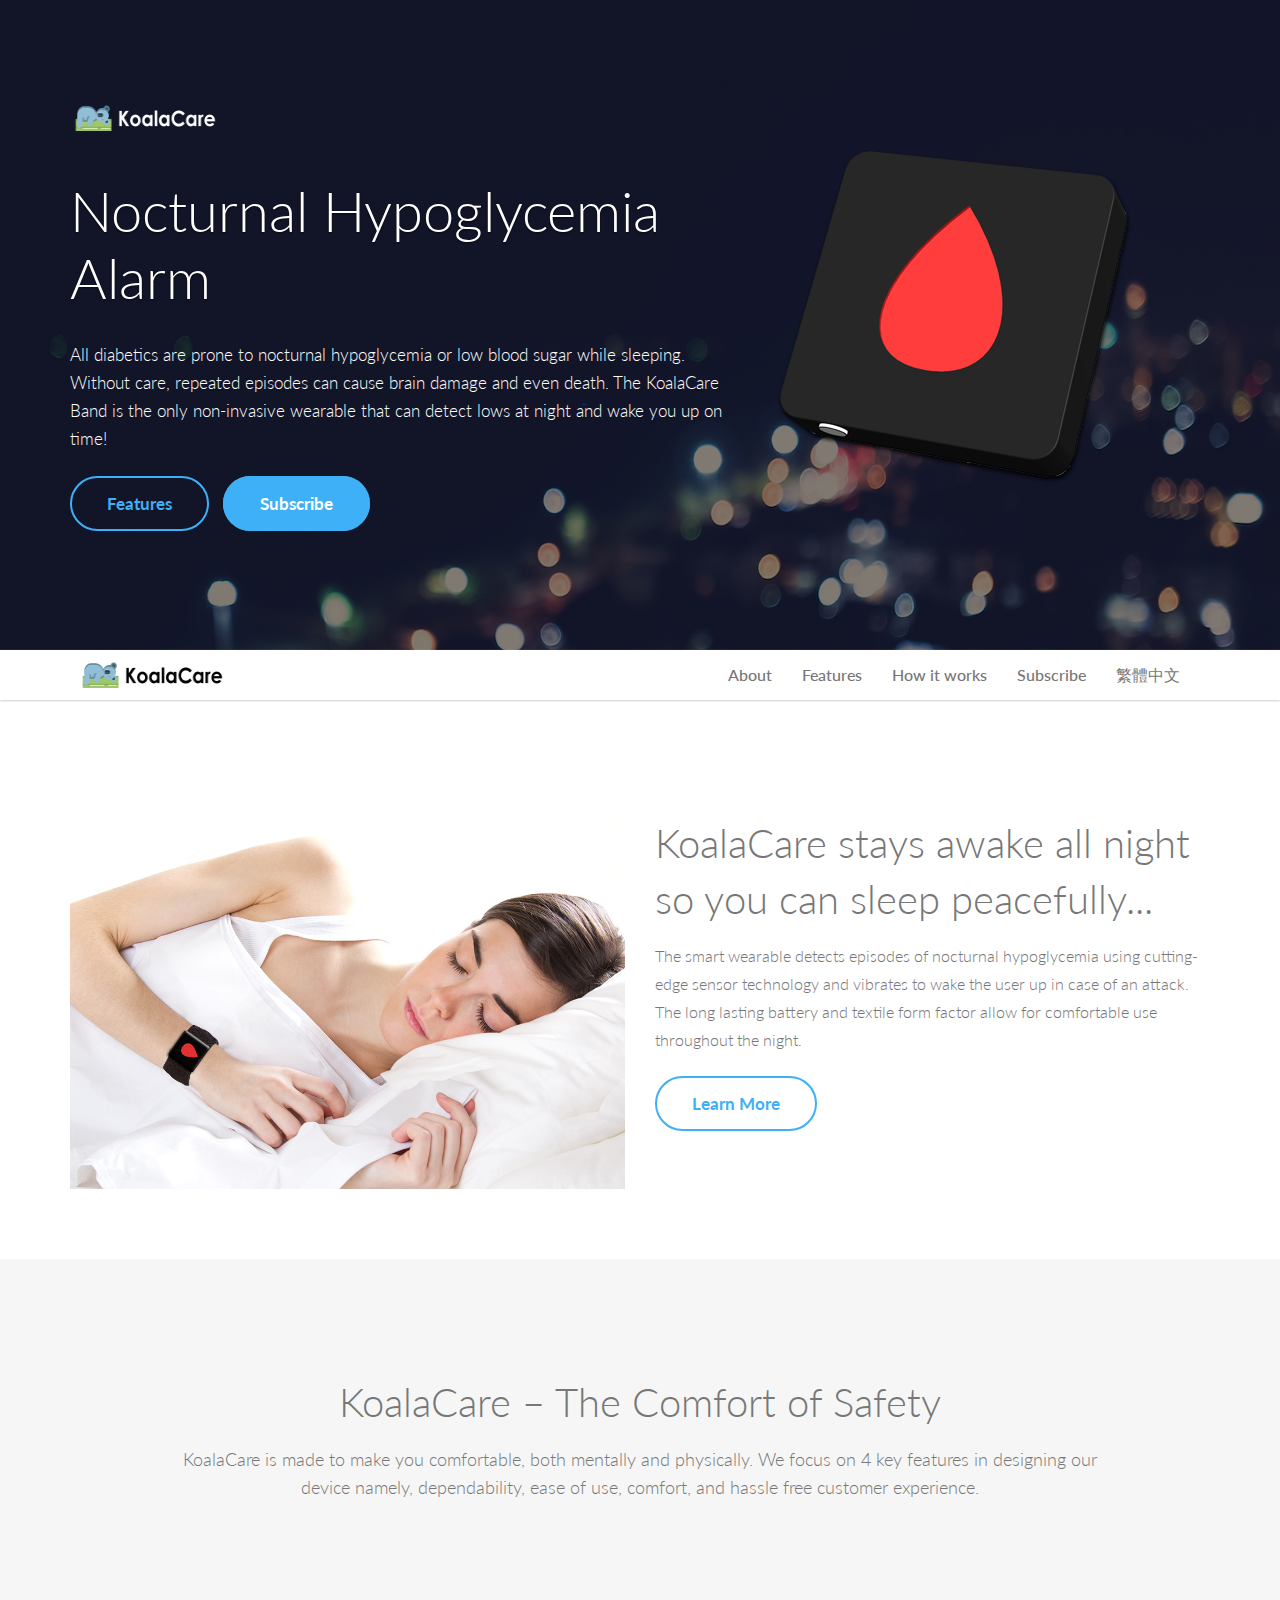
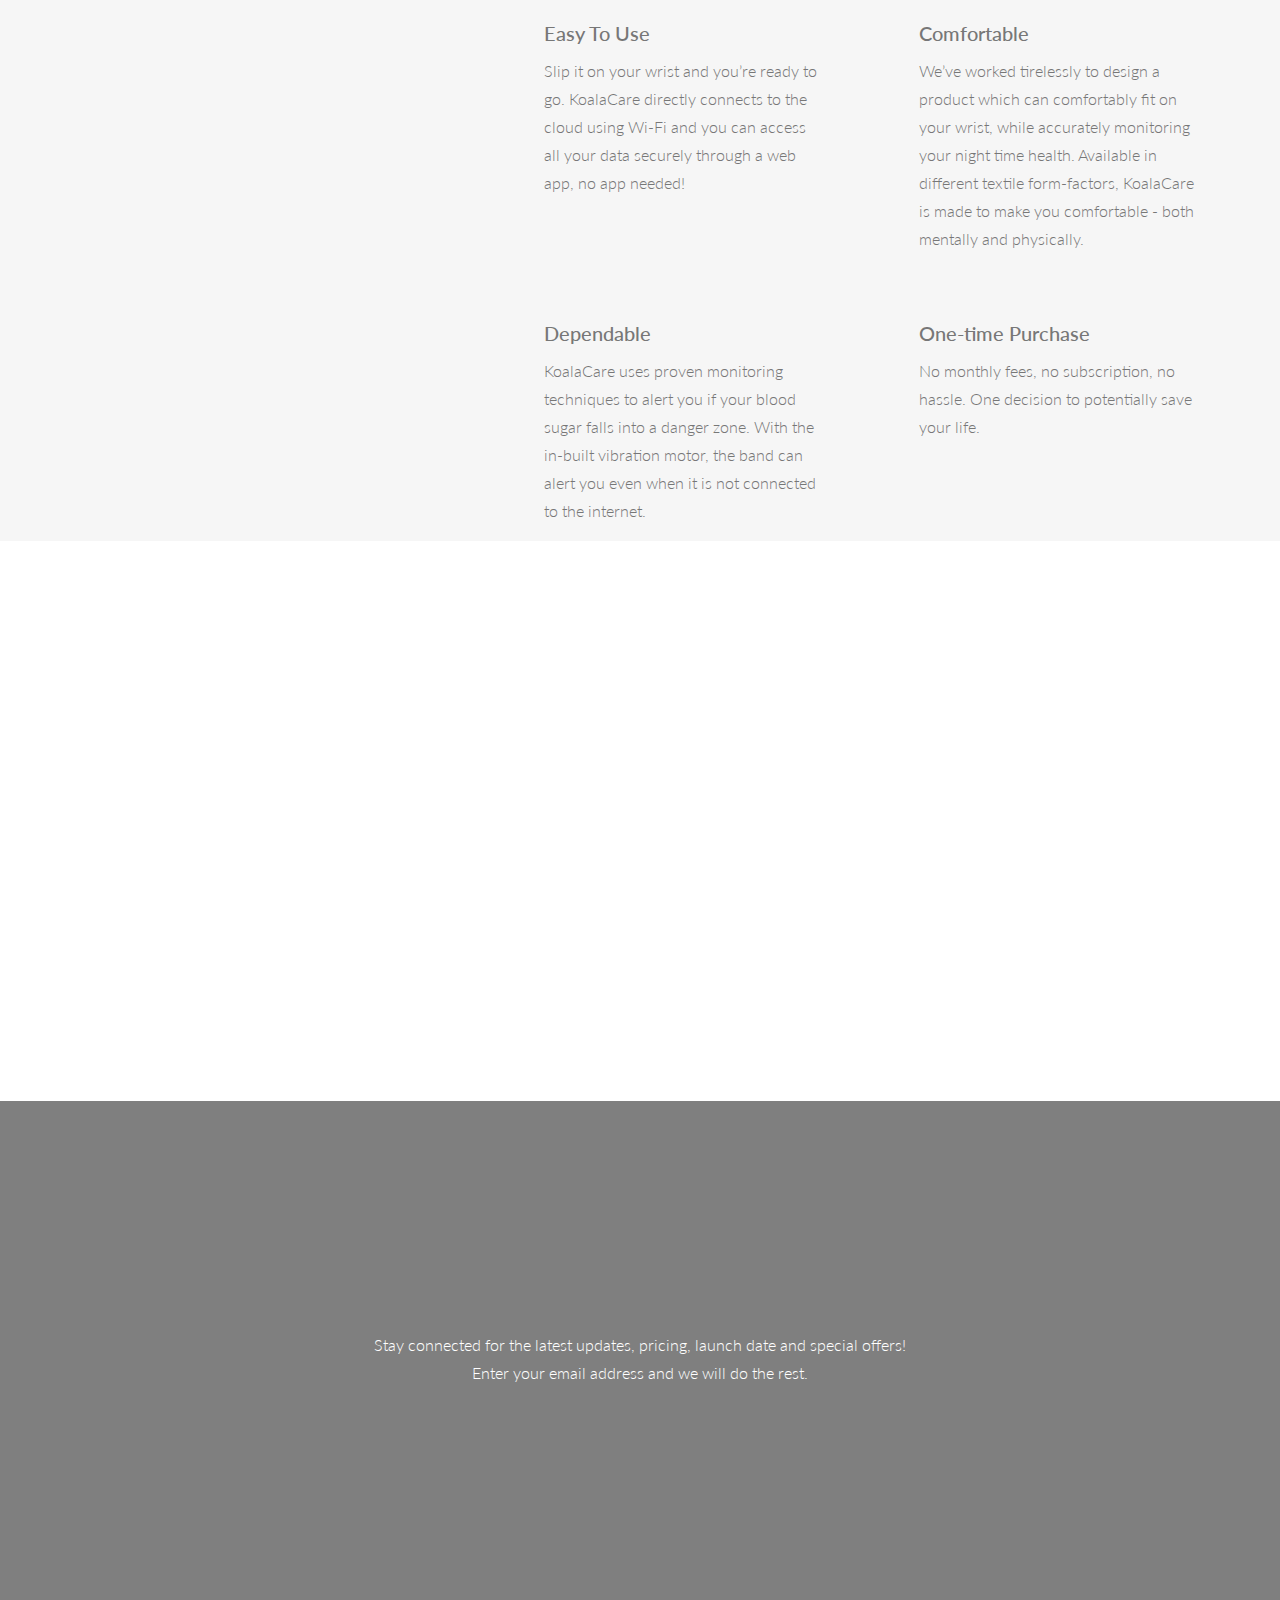
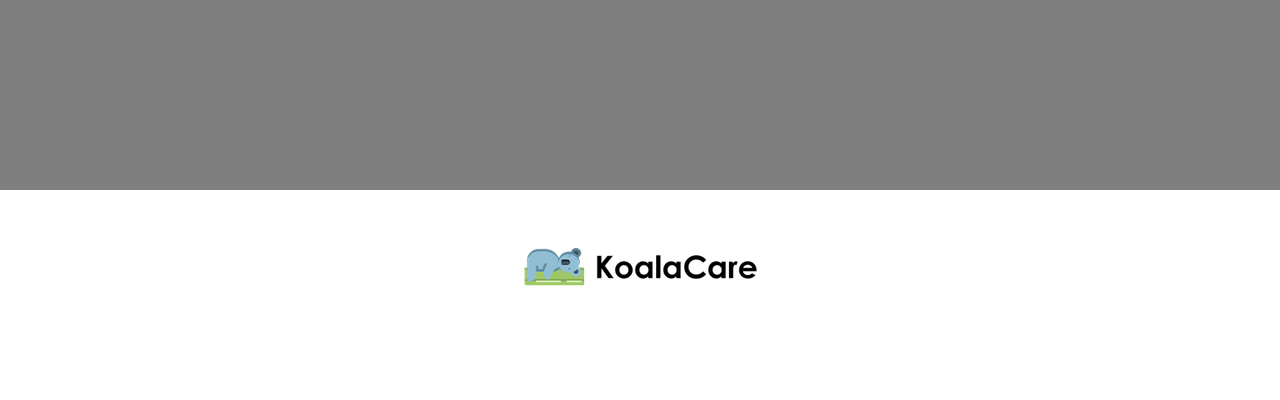
==== commit 119b05f4: "Add chinese pop-up and update chinese buttons" ====
--- a/index.html
+++ b/index.html
@@ -81,8 +81,8 @@
 
                             <!-- /.header button -->
                             <div class="head-btn wow fadeInLeft">
-                                <a href="#feature" class="btn-primary">Features</a>
-                                <a href="#subscribe" class="btn-default more-btn">Subscribe</a>
+                                <a href="#feature" class="btn-default">Features</a>
+                                <a href="#subscribe" class="btn-primary more-btn">Subscribe</a>
                             </div>
 
                             <!-- /.phone option 
@@ -474,7 +474,7 @@
             });
         </script>
         <script type="text/javascript">
-            $( 'more-btn' ).one("click", function() {
+            $( '.more-btn' ).one("click", function() {
                 fbq('track', 'AddToWishlist');
             });
         </script>
@@ -488,7 +488,7 @@
             html: '<div id="popup-content" class="col-sm-10 col-sm-offset-1 text-center"><h3>Leaving so soon?</h3>If you are concerned about night-time low blood sugar, let us know by clicking the button below.<br/><button class="btn-default more-btn" id="bio-btn" style="font-weight:bolder;">Show Interest</button><br/>*this will not ask for any further details</br></div>',
             cookieExp: 0,
             delay: 2, 
-            showOncePerSession: false,
+            showOncePerSession: true,
             onPopup: function(){
                 document.getElementById('bio-btn').addEventListener('click', function(){
                     $('#bio-btn').removeClass('btn-default');
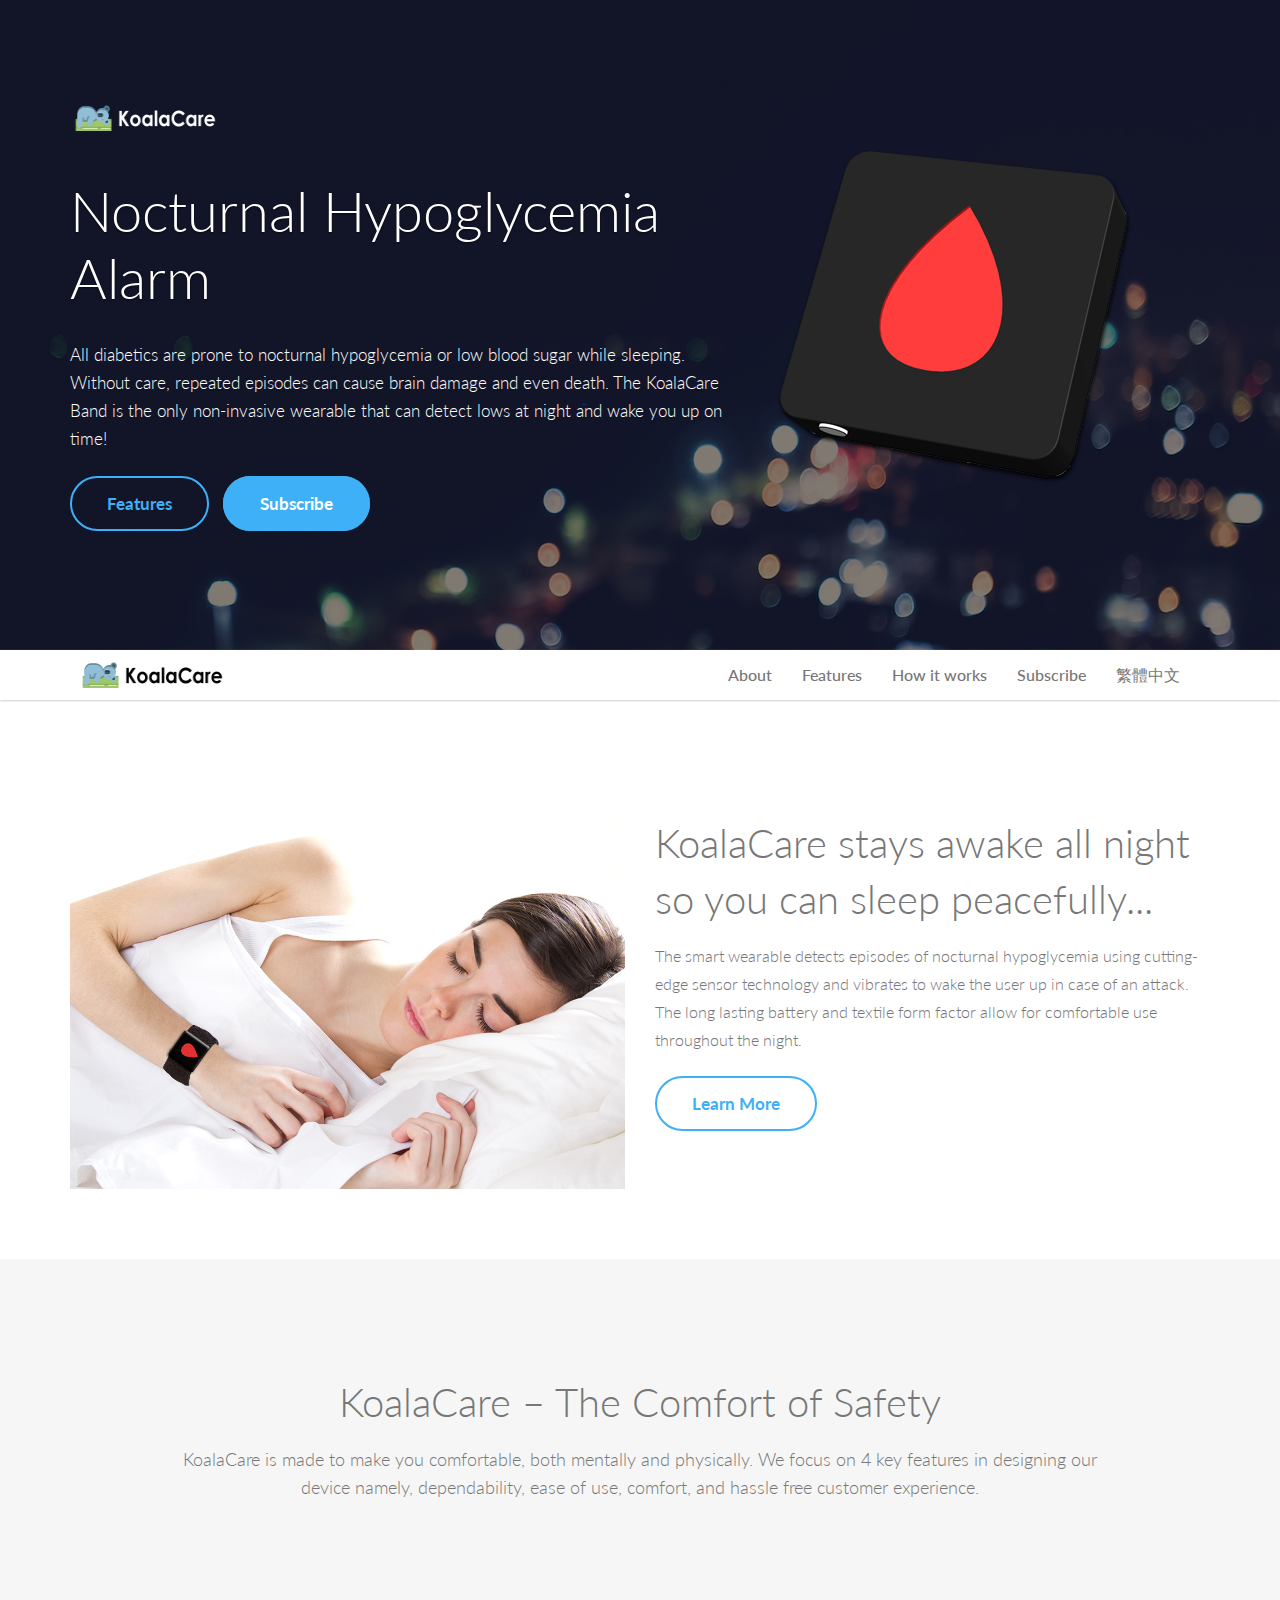
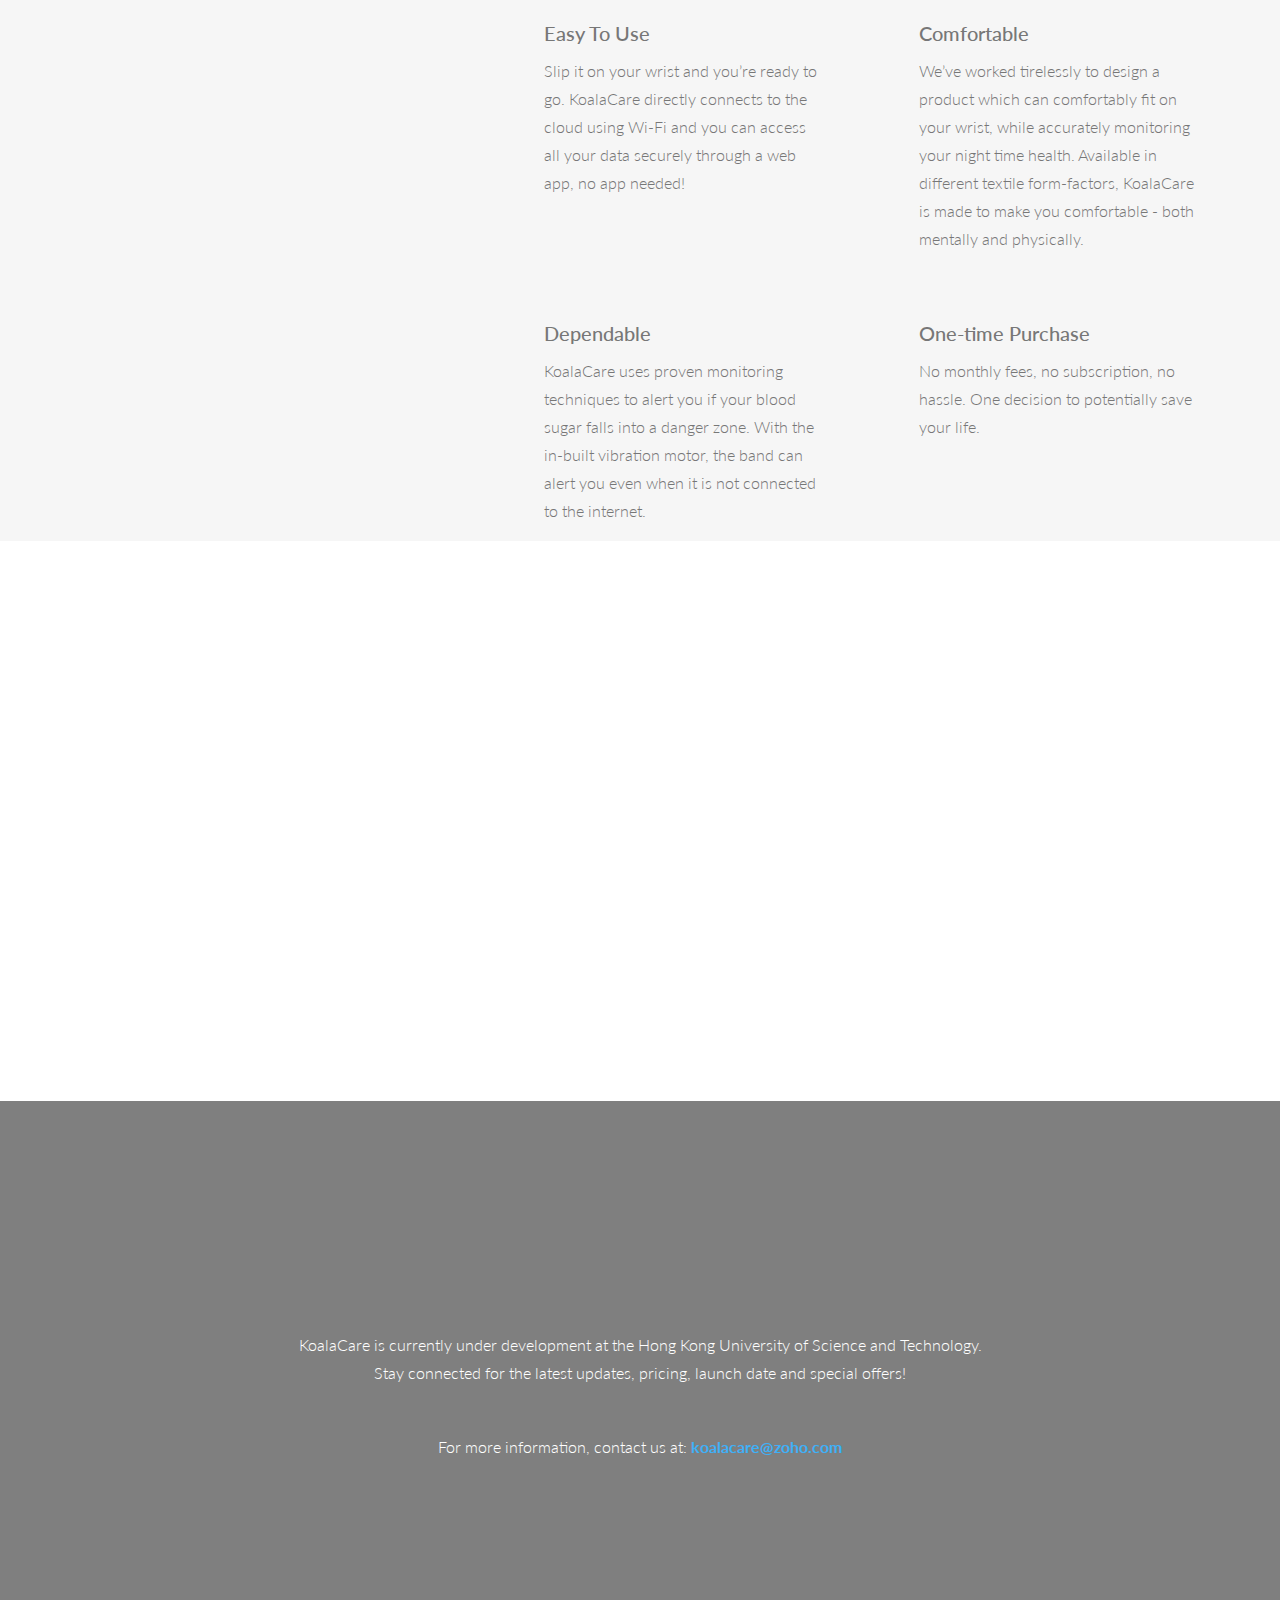
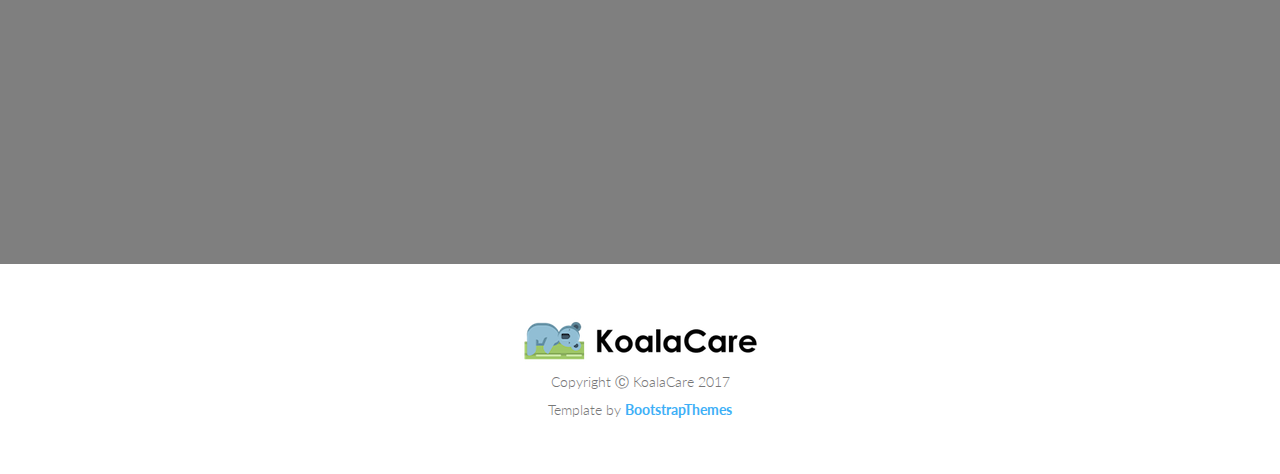
==== commit 77bcfb98: "Add bottom-bar and email for contact" ====
--- a/index.html
+++ b/index.html
@@ -35,7 +35,7 @@
         <link rel="icon" href="/favicon.ico" type="image/x-icon">
 
         <!-- Facebook Pixel Code -->
-        <script>
+         <script>
         !function(f,b,e,v,n,t,s){if(f.fbq)return;n=f.fbq=function(){n.callMethod?
         n.callMethod.apply(n,arguments):n.queue.push(arguments)};if(!f._fbq)f._fbq=n;
         n.push=n;n.loaded=!0;n.version='2.0';n.queue=[];t=b.createElement(e);t.async=!0;
@@ -43,7 +43,7 @@
         document,'script','https://connect.facebook.net/en_US/fbevents.js');
         fbq('init', '1870105369936877'); // Insert your pixel ID here.
         fbq('track', 'PageView');
-        </script>
+         </script>
         <noscript><img height="1" width="1" style="display:none"
         src="https://www.facebook.com/tr?id=1870105369936877&ev=PageView&noscript=1"
         /></noscript>
@@ -331,7 +331,8 @@
                             <i class="pe-7s-mail pe-va letter wow fadeInUp"></i>
                         </div>
                         <div class="col-md-8 col-md-offset-2 text-center">
-                            <p>Stay connected for the latest updates, pricing, launch date and special offers!<br/> Enter your email address and we will do the rest.</p>
+                            <p>KoalaCare is currently under development at the Hong Kong University of Science and Technology. <br/>Stay connected for the latest updates, pricing, launch date and special offers!</p>
+                            <p>For more information, contact us at: <a href="mailto:koalacare@zoho.com">koalacare@zoho.com</a></p>
 
                             <!-- /.subscribe form -->
                             <div class="subscribe-form wow fadeInUp">
@@ -351,83 +352,22 @@
             </div>
         </div>
 
-        <!-- /.client section -->
-        <!-- <div id="client"> 
-            <div class="container">
-                <div class="row">
-                    <div class="col-sm-12 text-center">
-                        <img alt="client" src="images/client1.png" class="wow fadeInUp">
-                        <img alt="client" src="images/client2.png" class="wow fadeInUp" data-wow-delay="0.2s">
-                        <img alt="client" src="images/client3.png" class="wow fadeInUp" data-wow-delay="0.4s">
-                        <img alt="client" src="images/client4.png" class="wow fadeInUp" data-wow-delay="0.6s">
-                    </div>
-                </div>
-            </div>	
-        </div> -->
-
-        <!-- /.testimonial section -->
-        <!-- <div id="testi">
-            <div class="container">
-                <div class="text-center">
-                    <h2 class="wow fadeInLeft">TESTIMONIALS</h2>
-                    <div class="title-line wow fadeInRight"></div>
-                </div>
-                <div class="row">
-                    <div class="col-sm-10 col-sm-offset-1">	
-                        <div id="owl-testi" class="owl-carousel owl-theme wow fadeInUp"> -->
-
-                            <!-- /.testimonial 1 -->
-                            <!-- <div class="testi-item">
-                                <div class="client-pic text-center"> -->
-
-                                    <!-- /.client photo -->
-                                   <!--  <img src="images/testi1.jpg" alt="client">
-                                </div>
-                                <div class="box"> -->
-
-                                    <!-- /.testimonial content -->
-                                    <!-- <p class="message text-center">"We are very happy and satisfied with Backyard service. Our account manager is efficient and very knowledgeable. It was able to create a vast fan base within very short period of time. We would highly recommend Backyard App to anyone."</p>
-                                </div>
-                                <div class="client-info text-center">
-
-                                    
-                                    Jennifer Lopez, <span class="company">Microsoft</span>	
-                                </div>
-                            </div>	 -->	
-
-                           		
-
-               <!--          </div>
-                    </div>	
-                </div>	
-            </div>
-        </div>  -->
-
-        <!-- /.download section -->
-       <!--  <div id="download">
-            <div class="action fullscreen parallax" style="background-image:url('images/bg.jpg');" data-img-width="2000" data-img-height="1334" data-diff="100">
-                <div class="overlay">
-                    <div class="container">
-                        <div class="row">
-                            <div class="col-md-8 col-md-offset-2 col-sm-12 text-center">
-                                <h2 class="wow fadeInLeft">Would like to know more?</h2>
-                                <p class="download-text wow fadeInRight">We'll research the market, identify the right target audience, analyze competitors and avoid users churn to increase retention. Download now for free and join with thousands happy clients.</p>
-
-                               
-                                <ul class="download-store">
-                                    <li class="appstorebutton iphone wow fadeInUp">
-                                        <a href="#"><i class="fa fa-apple"></i><p><small>Available on the</small></br>App Store</p></a>
-                                    </li>
-                                    <li class="appstorebutton android wow fadeInUp" data-wow-delay="0.2s">
-                                        <a href="#"><i class="fa fa-android"></i><p><small>Available on the</small></br>Play Store</p></a>
-                                    </li>	
-                                </ul>
-                            </div>					
-                        </div>
-                    </div>
-                </div>
-            </div>
-        </div> -->
+        <div class="col-sm-12 hidden-xs" id="bottom-bar" style="position:fixed; bottom:0; left: 0; background:#3eb0f7; display:none;">
+            <div class="container">
+                
+                <div class="col-sm-7 col-sm-offset-3" style="margin-top:1%; margin-bottom:1%;">
+                    <form class="news-letter mailchimp form-inline" action="https://github.us15.list-manage.com/subscribe/post" role="form" method="POST">
+                        <input type="hidden" name="u" value="f20eaf1b49f80464d2be01981">
+                        <input type="hidden" name="id" value="df3f71e5dd">
+                        <label for="email" id="em-label">Sign Up Now for Special Offers </label>
+                        <input class="form-control" type="email" name="MERGE0" placeholder="Your email..." required="">
+                        <button type="submit" class="subscribe-btn btn btn-s" id="sub-button">Sign Up</button>
+                    </form>
+                </div>
+            </div>
+        </div>
+
+        
 
         <!-- /.footer -->
         <footer id="footer">
@@ -443,7 +383,7 @@
                         </ul>
                     </div>	-->
                     <center><img src="images/logo3.png" alt="logo"><br/></center>
-                    <div class="text-center wow fadeInUp" style="font-size: 14px;">Copyright &#9400; KoalaCare 2017 <br> Template by  <a href="http://bootstrapthemes.co/" target="_blank">BootstrapThemes</a> <!-- <br/>Icons by <a href="http://www.flaticon.com">Freepik at Flaticon</a></div> -->
+                    <div class="text-center fadeInUp" style="font-size: 14px;">Copyright &#9400; KoalaCare 2017 <br> Template by  <a href="http://bootstrapthemes.co/" target="_blank">BootstrapThemes</a> <!-- <br/>Icons by <a href="http://www.flaticon.com">Freepik at Flaticon</a></div> -->
                     <a href="#" class="scrollToTop"><i class="pe-7s-up-arrow pe-va"></i></a>
                 </div>	
             </div>	
@@ -469,7 +409,7 @@
 
         <!-- Facebook Pixel Code -->
         <script type="text/javascript">
-            $( '#sub-button' ).one('click', function() {
+            $( '.subscribe-button' ).one('click', function() {
                 fbq('track', 'Lead');
             });
         </script>
@@ -499,6 +439,20 @@
             }
           });
         </script>
+        <script type="text/javascript">
+            (function($) {          
+                $(document).ready(function(){
+
+                    $(window).scroll(function(){                          
+                        if ($(this).scrollTop() > 300) {
+                            $('#bottom-bar').fadeIn(500);
+                        } else {
+                            $('#bottom-bar').fadeOut(500);
+                        }
+                    });
+                });
+            })(jQuery);
+        </script>
          
 
     </body>
--- a/css/css-app.css
+++ b/css/css-app.css
@@ -42,6 +42,12 @@
 	-webkit-transition: all .8s ease;
 	transition: all .8s ease;
 } 
+
+#em-label{
+	color:#fff;
+	font-family: "Lato", "Serif";
+	font-size: 18px;
+}
 a:hover {
 	text-decoration: none;
 	color: #1f2222;
@@ -343,6 +349,15 @@
 .subscribe-form .btn {
 	height: 55px;
 }
+.btn-s{
+	
+}
+.btn-s:hover{
+	background-color: #000;
+	color: #fff;
+	-webkit-transition: all .8s ease;
+	transition: all .8s ease;
+}
 .subscribe-form .btn:hover {
 	background-color: #1f96e0;
 	color: #fff;
